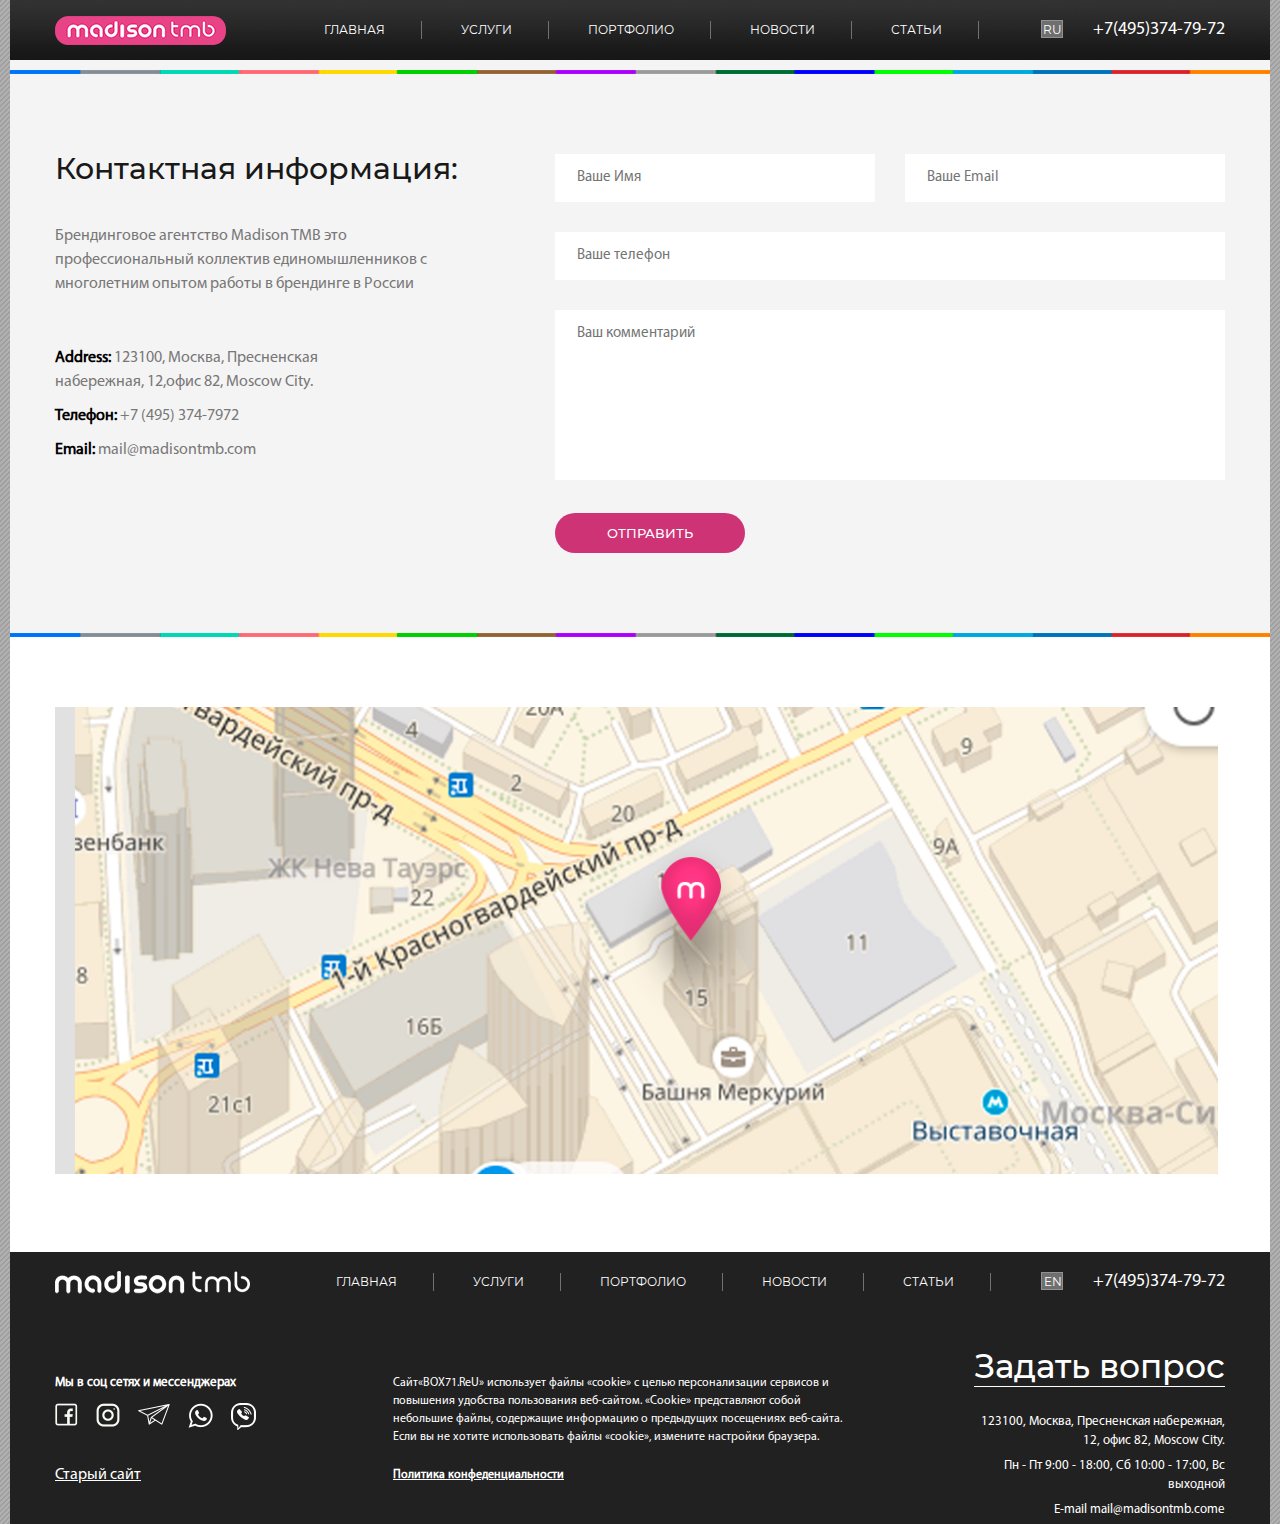
==== index.html @ 9227405d "Изменил навигацию в меню - current page" ====
<!DOCTYPE html>
<html lang="en">
<head>
	<meta charset="UTF-8">
	<title>Madison</title>
	<meta name="viewport" content="width=device-width, user-scalable=no, initial-scale=1.0, maximum-scale=1.0, minimum-scale=1.0">

	<link rel="stylesheet" href="css/slick-theme.css">
	<link rel="stylesheet" href="css/slick.css">
	<link rel="stylesheet" href="css/normalize.css">
	<link rel="stylesheet" href="css/fonts.css">
	<link rel="stylesheet" href="css/style.css">
</head>
<body>
	<header class="page-header">
		<h1 class="visually-hidden">Название страницы</h1>
		<div class="page-header__inner page-navbar">
			<a href="#" class="logo">
				<img src="img/Без-имени-1.png" alt="">
			</a>
			<nav class="page-nav">
				<h2 class="visually-hidden">Навигация по сайту</h2>
				<ul class="page-nav__list">
					<li>
						<a href="#">Главная</a>
					</li>
					<li>
						<a href="#">Услуги</a>
					</li>
					<li>
						<a href="#">Портфолио</a>
					</li>
					<li>
						<a href="#">Новости</a>
					</li>
					<li>
						<a href="#">Статьи</a>
					</li>
					<li class="current">
						<a href="#">Контакты</a>
					</li>
				</ul>
			</nav>
			<div class="page-navbar__right-side">
				<select name="lang" id="" class="page-navbar__lang lang">
					<option value="EN" class="lang__item">RU</option>
					<option value="RU" class="lang__item">EN</option>
				</select>
				<address class="phone">+7(495)374-79-72</address>
			</div>
		</div>
	</header>
	<main class="page-main">
		<section class="contact">
			<div class="bg-line"></div>
			<div class="contact__inner">
				<div class="contact-info">
					<h2 class="contact-info__headline headline">Контактная информация:</h2>
					<div class="contact-info__text">
						<p>Брендинговое агентство Madison TMB это 
						профессиональный коллектив единомышленников
						с многолетним опытом работы в брендинге в России </p>
					</div>
					<ul class="contact-info__items">
						<li class="contact-info__item">
							<span class="contact-info__name">Address:</span>
							<address class="contact-info__address">123100, Москва, Пресненская набережная, 12,офис 82, Moscow City.</address>
						</li>
						<li class="contact-info__item">
							<span class="contact-info__name">Телефон:</span>
							<address class="contact-info__address">+7 (495) 374-7972</address>
						</li>
						<li class="contact-info__item">
							<span class="contact-info__name">Email:</span>
							<address class="contact-info__address">mail@madisontmb.com</address>
						</li>						
					</ul>
				</div>
				<form action="#" class="form">
					<input class="form__input input input--size-sm" type="text" placeholder="Ваше Имя">
					<input class="form__input input input--size-sm" type="text" placeholder="Ваше Email">
					<input class="form__input input input--size-all" type="text" placeholder="Ваше телефон">
					<textarea class="form__textarea input input--size-all" name="comment" id="" cols="30" rows="10"  placeholder="Ваш комментарий"></textarea>
					<input class="btn btn--theme-send" type="submit" value="Отправить">
				</form>
			</div>
		</section>
		<div class="bg-line"></div>
		<section class="map">
			<div class="map__inner">
					<img class="google-map" src="img/map_example_2.png" alt="">
			</div>
		</section>
	</main>
	<footer class="page-footer">
		<div class="page-footer__inner">
			<div class="page-navbar">
				<a href="#" class="logo">
					<img src="img/logo_footer.png" alt="">
				</a>
				<nav class="page-nav">
					<h2 class="visually-hidden">Навигация по сайту</h2>
					<ul class="page-nav__list">
						<li>
							<a href="#">Главная</a>
						</li>
						<li>
							<a href="#">Услуги</a>
						</li>
						<li>
							<a href="#">Портфолио</a>
						</li>
						<li>
							<a href="#">Новости</a>
						</li>
						<li>
							<a href="#">Статьи</a>
						</li>
						<li class="current">
							<a href="#">Контакты</a>
						</li>
					</ul>
				</nav>
				<div class="page-navbar__right-side">
					<select name="lang" id="" class="page-navbar__lang lang">
						<option value="EN" class="lang__item">EN</option>
						<option value="RU" class="lang__item">RU</option>
					</select>
					<address class="phone">+7(495)374-79-72</address>
				</div>
			</div>
			<div class="page-footer__bottom-content">
				<div class="social">
					<h2 class="page-footer__headline">Мы в соц сетях и мессенджерах</h2>
					<ul class="social__list">
						<li class="social__item">
							<a href="#" class="social__link" aria-label="Соцсеть">
								<img class="social__icon" src="img/facebook_icon.png" alt="">
								<img class="social__icon-hover" src="img/facebook_icon_hover.png" alt="">
							</a>
						</li>
						<li class="social__item">
							<a href="#" class="social__link" aria-label="Соцсеть">
								<img class="social__icon" src="img/instagram_icon.png" alt="">
								<img class="social__icon-hover" src="img/instagram_icon_hover.png" alt="">
							</a>
						</li>
						<li class="social__item">
							<a href="#" class="social__link" aria-label="Соцсеть">
								<img class="social__icon" src="img/telegram_icon.png" alt="">
								<img class="social__icon-hover" src="img/telegram_icon_hover.png" alt="">
							</a>
						</li>
						<li class="social__item">
							<a href="#" class="social__link" aria-label="Соцсеть">
								<img class="social__icon" src="img/whatsapp_icon.png" alt="">
								<img class="social__icon-hover" src="img/whatsapp_icon_hover.png" alt="">
							</a>
						</li>
						<li class="social__item">
							<a href="#" class="social__link" aria-label="Соцсеть">
								<img class="social__icon" src="img/viber_icon.png" alt="">
								<img class="social__icon-hover" src="img/viber_icon_hover.png" alt="">
							</a>
						</li>	
						<li class="link-page">
							<a target="_blank" href="http://www.madisontmb.com/">Старый сайт</a>
						</li>						
					</ul>
				</div>
				<div class="politic">
					<p class="politic__text">
						Сайт«BOX71.RеU» использует файлы «cookie» с целью персонализации сервисов и повышения удобства пользования веб-сайтом. «Cookie» представляют собой небольшие файлы, содержащие информацию о предыдущих посещениях веб-сайта. Если вы не хотите использовать файлы «cookie», измените настройки браузера.
					</p>
					<h2><a class="politic__link" href="#">Политика конфеденциальности</a></h2>
				</div>
				<div class="address">
					<a class="address__faq" href="#">Задать вопрос</a>
					<div class="address__content">
						<address class="address__item">123100, Москва, Пресненская набережная, 12, офис 82, Moscow City.</address>
						<address class="address__item">Пн - Пт  9:00 - 18:00, Сб 10:00 - 17:00, Вс выходной</address>
						<address class="address__item">E-mail mail@madisontmb.comе</address>
					</div>
				</div>
			</div>			
		</div>
	</footer>
	<script src="scripts/jquery.min.js"></script>	
	<script src="scripts/slick.min.js"></script>	
	<script src="scripts/anime.min.js"></script>
	<script src="scripts/main.js"></script>	
	<script src="scripts/slider.js"></script>
</body>
</html>
---- css/fonts.css ----
@font-face { 
  font-family: 'Montserrat'; 
  src: url('../fonts/montserrat-regular.woff2') format('woff2'), 
       url('../fonts/montserrat-regular.woff') format('woff'); 
  font-weight: normal; 
  font-style: normal; 
  font-display: swap;
}

/* Montserrat Medium - 500 */
@font-face { 
  font-family: 'Montserrat'; 
  src: url('../fonts/montserrat-medium.woff2') format('woff2'), 
       url('../fonts/montserrat-medium.woff') format('woff'); 
  font-weight: 500; 
  font-style: normal; 
  font-display: swap;
}

/* Montserrat SemiBold - 600 */
@font-face { 
  font-family: 'Montserrat'; 
  src: url('../fonts/montserrat-medium.woff2') format('woff2'), 
       url('../fonts/montserrat-medium.woff') format('woff'); 
  font-weight: 600; 
  font-style: normal; 
  font-display: swap;
}

/* Montserrat Bold - 700 */
@font-face { 
  font-family: 'Montserrat'; 
  src: url('../fonts/montserrat-bold.woff2') format('woff2'), 
       url('../fonts/montserrat-bold.woff') format('woff'); 
  font-weight: 700; 
  font-style: normal; 
  font-display: swap;
}

/* MyriadPro Regular */
@font-face { 
  font-family: 'MyriadPro'; 
  src: url('../fonts/myriadpro-regular.woff2') format('woff2'), 
       url('../fonts/myriadpro-regular.woff') format('woff'); 
  font-weight: normal; 
  font-style: normal; 
  font-display: swap;
}
---- css/style.css ----
/*** Global Styles ***/
* {
  -webkit-box-sizing: border-box;
          box-sizing: border-box;
}
html {
  -webkit-text-size-adjust: 100%;
  -webkit-tap-highlight-color: transparent;
  -webkit-font-smoothing: antialiased;
}
body {
  padding: 0;
  margin: 0;
  font-family: "MyriadPro", "Open Sans", Arial, sans-serif;
  font-size: 16px;
  font-weight: normal;
  font-style: normal;
  color: #787878;
  line-height: 1.5;
  word-wrap: break-word;
  background: url(../img/page_bg.png);
}
section,
header,
footer,
.bg-line {
  max-width: 1260px;
  margin: 0 auto;
}
.visually-hidden {
  position: absolute;
  clip: rect(0 0 0 0);
  width: 1px;
  height: 1px;
  margin: -1px;
  overflow: hidden;
}
.headline {
  margin: 0;
  font-family: "Montserrat", Arial, sans-serif;
  font-size: 30px;
  color: #191919;
  font-weight: 500;
  line-height: 1;
}
.btn {
  font-family: "Montserrat", Arial, sans-serif;
  text-transform: uppercase;
  color: #fff;
  outline: none;
  -webkit-transition: all 400ms;
  -o-transition: all 400ms;
  transition: all 400ms;
}
.btn:hover {
  cursor: pointer;
}
.btn--theme-send {
  width: 190px;
  height: 40px;
  font-weight: 500;
  font-size: 13px;
  background-color: #cd3375;
  border: none;
  border-radius: 25px;
}
.input {
  height: 48px;
  padding-left: 22px;
  padding-right: 22px;
  padding-top: 0;
  color: #787878;
  line-height: 48px;
  font-size: 15px;
  outline: none;
  border: none;
}
.input--size-sm {
  width: 320px;
}
.input--size-all {
  width: 100%;
}
.link-page {
  display: block;
  margin-top: 25px;
}
.link-page a {
  color: #fff;
}
/* Block - page-header */
.page-header {
  position: fixed;
  left: 50%;
  -webkit-transform: translate(-50%, 0);
      -ms-transform: translate(-50%, 0);
          transform: translate(-50%, 0);
  width: 100%;
  background-image: url(../img/header_bg.png);
  background-size: cover;
  z-index: 20;
}
.page-header__inner {
  max-width: 1200px;
  padding: 0 15px;
  margin: 0 auto;
}
/* Block - page-nav */
.page-nav__list {
  padding: 0;
  font-size: 12px;
  list-style: none;
}
.page-nav__list li {
  display: inline-block;
  padding: 0 36px;
  border-right: 1px solid #717171;
}
.page-nav__list li.current {
  display: none;
}
.page-nav__list li:last-child {
  border-right: none;
}
.page-nav__list li a {
  text-transform: uppercase;
  text-decoration: none;
  color: #fff;
  -webkit-transition: all 400ms;
  -o-transition: all 400ms;
  transition: all 400ms;
}
.page-nav__list li a:hover {
  color: #2d6aed;
}
/* Block - main-nav */
.page-navbar {
  font-family: "Montserrat", Arial, sans-serif;
  min-height: 60px;
  display: -webkit-box;
  display: -ms-flexbox;
  display: flex;
  -webkit-box-pack: justify;
      -ms-flex-pack: justify;
          justify-content: space-between;
  -webkit-box-align: center;
      -ms-flex-align: center;
          align-items: center;
}
.page-navbar__lang {
  margin-right: 26px;
}
/* Block - logo */
.logo img {
  display: block;
}
/* Block - lang */
.lang {
  display: inline-block;
  height: 18px;
  padding-left: 1px;
  color: #fff;
  line-height: 18px;
  font-size: 12px;
  text-align: center;
  -webkit-appearance: none;
     -moz-appearance: none;
          appearance: none;
  outline: none;
  background-color: #6f6f6f;
  border-color: #919191;
}
.lang:hover {
  cursor: pointer;
}
/* Block - page-main */
.page-main {
  padding-top: 60px;
}
/* Block - phone */
.phone {
  display: inline-block;
  font-size: 18px;
  font-style: normal;
  color: #fff;
  font-family: "MyriadPro", "Open Sans", Arial, sans-serif;
}
/* Block - page-footer */
.page-footer {
  color: #fff;
  background-color: #222121;
}
.page-footer__inner {
  max-width: 1200px;
  padding: 0 15px;
  margin: 0 auto;
}
.page-footer__headline {
  font-size: 13px;
}
.page-footer__bottom-content {
  margin-top: 50px;
  display: -webkit-box;
  display: -ms-flexbox;
  display: flex;
  -webkit-box-pack: justify;
      -ms-flex-pack: justify;
          justify-content: space-between;
}
/* Block - social */
.social__list {
  padding: 0;
  margin-top: 10px;
  max-width: 250px;
  list-style: none;
}
.social__item {
  position: relative;
  display: inline-block;
  vertical-align: top;
  margin-right: 15px;
}
.social__icon-hover {
  position: absolute;
  left: 0;
  top: 0;
  opacity: 0;
}
.social__link:hover .social__icon {
  opacity: 0;
}
.social__link:hover .social__icon-hover {
  opacity: 1;
}
/* Block - politic */
.politic {
  max-width: 450px;
  font-size: 12px;
}
.politic__link {
  font-size: 12px;
  color: #fff;
}
/* Block - address */
.address {
  max-width: 260px;
  text-align: right;
}
.address__faq {
  position: relative;
  margin-top: -20px;
  margin-bottom: 20px;
  display: block;
  font-size: 33px;
  font-weight: 500;
  font-family: "Montserrat", Arial, sans-serif;
  color: #fff;
  text-decoration: none;
}
.address__faq:after {
  position: absolute;
  bottom: 5px;
  right: 0;
  display: block;
  content: "";
  height: 1px;
  width: 96.5%;
  background-color: #fff;
}
.address__content {
  font-size: 13px;
}
.address__item {
  margin-bottom: 5px;
  font-style: normal;
}
/* Block - content */
.content {
  padding: 75px 15px;
  text-align: center;
}
.content__text {
  margin: 20px auto;
}
.content__text--feedback {
  max-width: 220px;
  color: #191919;
}
/* Block - content */
.bg-line {
  height: 4px;
  background-image: url(../img/line_bg.jpg);
  background-size: cover;
}
/* Block - slider-arrow */
.slider-arrow {
  display: block;
  width: 24px;
  height: 24px;
  background-color: #3967b0;
  border-radius: 50%;
  border: 2px solid #fff;
  background-position-y: center;
  background-repeat: no-repeat;
  background-size: 6px;
  outline: none;
  z-index: 10;
}
.slider-arrow:hover {
  cursor: pointer;
  background-color: #ea4e85;
}
.slider-arrow--prev {
  background-image: url(../img/arrow-icon_prev.png);
  background-position-x: 44%;
}
.slider-arrow--next {
  background-image: url(../img/arrow-icon_next.png);
  background-position-x: center;
}
/*** Конец Global Styles ***/
/** Страница - Главная **/
/* Block - main-slider */
.main-slider {
  color: #fff;
  background-color: #f4f4f4;
}
.main-slider__list {
  position: relative;
  max-width: 1200px;
  padding: 5px 15px;
  margin: 0 auto;
  list-style: none;
}
.main-slider .slick-dots {
  bottom: 20px;
}
.main-slider .slick-dots li button {
  width: 11px;
  height: 11px;
  background-color: #d0d0d0;
  border-radius: 50%;
}
.main-slider .slick-dots li button:hover,
.main-slider .slick-dots li.slick-active button {
  background-color: #636363;
}
.main-slider__item {
  position: relative;
  height: 425px;
  background-image: url(../img/banner.png);
  background-size: cover;
}
.main-slider__content {
  position: absolute;
  top: 47%;
  left: 23%;
  -webkit-transform: translate(0, -50%);
      -ms-transform: translate(0, -50%);
          transform: translate(0, -50%);
  max-width: 380px;
}
.main-slider__pict {
  position: absolute;
  bottom: 20px;
  left: 16px;
}
.main-slider__headline {
  margin: 0;
  font-weight: 600;
  font-size: 41px;
}
.main-slider__text {
  margin-top: 10px;
  margin-bottom: 25px;
  font-size: 18.5px;
}
.main-slider__btn {
  padding: 12px 34px;
  font-size: 11px;
  background-color: transparent;
  border-radius: 5px;
  border: 1px solid #9d9a99;
}
.main-slider__btn:hover {
  color: #e94388;
  border-color: #e94388;
}
.main-slider__headline,
.main-slider__btn {
  font-family: "Montserrat", Arial, sans-serif;
}
.main-slider__arrow {
  position: absolute;
  top: 50%;
  -webkit-transform: translate(0, -50%);
      -ms-transform: translate(0, -50%);
          transform: translate(0, -50%);
}
.main-slider__arrow--prev {
  left: 0px;
}
.main-slider__arrow--next {
  right: 0px;
}
/* Block - about */
.about {
  background-color: #f4f4f4;
}
.about__content {
  max-width: 690px;
  margin: 0 auto;
}
.about__content .content__text {
  position: relative;
  max-height: 120px;
  overflow: hidden;
  -webkit-transition: all 600ms;
  -o-transition: all 600ms;
  transition: all 600ms;
}
.about__content .content__text--expanded {
  max-height: 2000px;
}
.about__content .content__text:hover {
  cursor: pointer;
}
.about__content .content__text:hover:after {
  -webkit-transform: scaleX(0);
  -ms-transform: scaleX(0);
      transform: scaleX(0);
}
.about__content .content__text:after {
  position: absolute;
  bottom: 0;
  right: 0;
  display: block;
  content: "";
  width: 65%;
  height: 24px;
  background-image: -webkit-gradient(linear, left top, right top, from(rgba(255, 255, 255, 0)), color-stop(80%, #f4f4f4), to(#f4f4f4));
  background-image: -webkit-linear-gradient(left, rgba(255, 255, 255, 0), #f4f4f4 80%, #f4f4f4);
  background-image: -o-linear-gradient(left, rgba(255, 255, 255, 0), #f4f4f4 80%, #f4f4f4);
  background-image: linear-gradient(90deg, rgba(255, 255, 255, 0), #f4f4f4 80%, #f4f4f4);
  -webkit-transform-origin: right;
  -webkit-transition: all 400ms;
  -o-transition: all 400ms;
  transition: all 400ms;
}
/* Block - features */
.features {
  background-color: #d7d7d7;
}
.features__list {
  max-width: 1200px;
  padding: 96px 15px;
  margin: 0 auto;
  display: -webkit-box;
  display: -ms-flexbox;
  display: flex;
  -webkit-box-pack: justify;
      -ms-flex-pack: justify;
          justify-content: space-between;
  font-family: "Montserrat", Arial, sans-serif;
  color: #191919;
  list-style: none;
}
.features__text {
  display: inline-block;
  margin-left: 25px;
}
.features__num {
  font-weight: 700;
  font-size: 18px;
}
.features__name {
  font-weight: 500;
  font-size: 12px;
  text-transform: uppercase;
}
.features__num,
.features__name {
  margin: 0;
}
/* Block - projects */
.projects {
  text-align: center;
  background-color: #d7d7d7;
}
.projects__list {
  max-width: 1200px;
  padding: 0 15px;
  margin: 0 auto;
  display: -webkit-box;
  display: -ms-flexbox;
  display: flex;
  -ms-flex-wrap: wrap;
      flex-wrap: wrap;
  list-style: none;
}
.projects__item {
  position: relative;
  width: 25%;
  height: 255px;
  overflow: hidden;
  -webkit-transition: -webkit-transform 1s ease;
  transition: -webkit-transform 1s ease;
  -o-transition: transform 1s ease;
  transition: transform 1s ease;
  transition: transform 1s ease, -webkit-transform 1s ease;
}
.projects__item:hover .projects__overlay {
  opacity: 1;
}
.projects__overlay {
  position: absolute;
  top: 0;
  left: 0;
  width: 100%;
  height: 100%;
  background-color: rgba(255, 255, 255, 0.3);
  opacity: 0;
  -webkit-transition: all 400ms;
  -o-transition: all 400ms;
  transition: all 400ms;
}
.projects__overlay:after {
  position: absolute;
  left: 50%;
  top: 50%;
  -webkit-transform: translate(-50%, -50%);
      -ms-transform: translate(-50%, -50%);
          transform: translate(-50%, -50%);
  width: 40px;
  height: 25px;
  display: block;
  content: "";
  background-image: url(../img/eye_icon.png);
  background-repeat: no-repeat;
  background-size: cover;
}
.projects__item--out-of-range-before:nth-child(4n) {
  -webkit-transform: translate3d(0, -10px, 0);
          transform: translate3d(0, -10px, 0);
}
.projects__item--out-of-range-before:nth-child(4n - 1) {
  -webkit-transform: translate3d(0, -15px, 0);
          transform: translate3d(0, -15px, 0);
}
.projects__item--out-of-range-before:nth-child(4n - 2) {
  -webkit-transform: translate3d(0, -20px, 0);
          transform: translate3d(0, -20px, 0);
}
.projects__item--out-of-range-before:nth-child(4n - 3) {
  -webkit-transform: translate3d(0, -25px, 0);
          transform: translate3d(0, -25px, 0);
}
.projects__item--out-of-range-after:nth-child(4n) {
  -webkit-transform: translate3d(0, 15px, 0);
          transform: translate3d(0, 15px, 0);
}
.projects__item--out-of-range-after:nth-child(4n - 1) {
  -webkit-transform: translate3d(0, 20px, 0);
          transform: translate3d(0, 20px, 0);
}
.projects__item--out-of-range-after:nth-child(4n - 2) {
  -webkit-transform: translate3d(0, 25px, 0);
          transform: translate3d(0, 25px, 0);
}
.projects__item--out-of-range-after:nth-child(4n - 3) {
  -webkit-transform: translate3d(0, 30px, 0);
          transform: translate3d(0, 30px, 0);
}
.projects__work {
  display: block;
  height: 100%;
}
.projects__pict {
  width: 100%;
  min-height: 100%;
  -webkit-transition: all 400ms;
  -o-transition: all 400ms;
  transition: all 400ms;
}
.projects__work:hover .projects__pict {
  -webkit-transform: scale(1.1);
      -ms-transform: scale(1.1);
          transform: scale(1.1);
}
.projects__more {
  margin-top: 30px;
  font-family: "Montserrat", Arial, sans-serif;
  font-size: 20px;
  text-transform: uppercase;
  font-weight: 600;
  outline: none;
  border: none;
  background-color: transparent;
}
.projects__more:hover {
  cursor: pointer;
}
/* Block - for */
.for {
  padding-bottom: 35px;
  background-color: #d7d7d7;
}
.for__content {
  padding-bottom: 45px;
}
.for__cat {
  max-width: 985px;
  margin: 0 auto;
}
/* Block - location */
.location {
  background-color: #f4f4f4;
}
.location__inner {
  max-width: 1200px;
  margin: 0 auto;
  padding-left: 15px;
  padding-right: 15px;
  padding-bottom: 90px;
}
.location__content {
  max-width: 380px;
  margin: 0 auto;
  padding-top: 55px;
  padding-bottom: 35px;
}
.location__map {
  height: 570px;
  background: url(../img/map_example.jpg);
  background-size: cover;
}
/* Block - feedback */
.feedback {
  background-color: #d7d7d7;
}
.feedback__inner {
  max-width: 675px;
  padding-right: auto;
  padding-left: auto;
  padding-bottom: 105px;
  margin: 0 auto;
}
.feedback__content {
  padding-top: 90px;
  padding-bottom: 20px;
}
/* Block - form */
.form {
  display: -webkit-box;
  display: -ms-flexbox;
  display: flex;
  -ms-flex-wrap: wrap;
      flex-wrap: wrap;
  -webkit-box-pack: justify;
      -ms-flex-pack: justify;
          justify-content: space-between;
}
.form__input {
  margin-bottom: 30px;
}
.form__textarea {
  margin-bottom: 33px;
}
.form__textarea {
  height: 170px;
  resize: none;
  -webkit-appearance: none;
     -moz-appearance: none;
          appearance: none;
}
.form__submit {
  margin: 0 auto;
}
/* Страница - Портфолио */
/* Block - works */
.works {
  -ms-flex-wrap: wrap;
      flex-wrap: wrap;
  -webkit-box-pack: justify;
      -ms-flex-pack: justify;
          justify-content: space-between;
  margin: 30px 0;
  display: -webkit-box;
  display: -ms-flexbox;
  display: flex;
  padding: 0;
  list-style: none;
}
.works__item {
  position: relative;
  display: -webkit-box;
  display: -ms-flexbox;
  display: flex;
  -webkit-box-orient: vertical;
  -webkit-box-direction: normal;
      -ms-flex-direction: column;
          flex-direction: column;
  width: 270px;
  min-height: 400px;
  padding: 4px;
  margin-bottom: 30px;
  background-color: #fff;
  -webkit-transition: all 200ms;
  -o-transition: all 200ms;
  transition: all 200ms;
}
.works__item:hover {
  cursor: pointer;
  -webkit-box-shadow: 0px 1px 12.61px 0.39px rgba(0, 0, 0, 0.2);
          box-shadow: 0px 1px 12.61px 0.39px rgba(0, 0, 0, 0.2);
}
.works__item:hover .works__pict img {
  -webkit-transform: scale(1.1) translate(-50%, -50%);
      -ms-transform: scale(1.1) translate(-50%, -50%);
          transform: scale(1.1) translate(-50%, -50%);
}
.works__item:hover .works__text-overlay {
  opacity: 0;
}
.works__text-overlay {
  position: absolute;
  bottom: 0;
  left: 0;
  width: 100%;
  height: 95px;
  background: -webkit-gradient(linear, left bottom, left top, from(#ffffff), color-stop(50%, rgba(255, 255, 255, 0.9)), to(rgba(255, 255, 255, 0)));
  background: -webkit-linear-gradient(bottom, #ffffff 0%, rgba(255, 255, 255, 0.9) 50%, rgba(255, 255, 255, 0) 100%);
  background: -o-linear-gradient(bottom, #ffffff 0%, rgba(255, 255, 255, 0.9) 50%, rgba(255, 255, 255, 0) 100%);
  background: linear-gradient(to top, #ffffff 0%, rgba(255, 255, 255, 0.9) 50%, rgba(255, 255, 255, 0) 100%);
  -webkit-transition: all 300ms;
  -o-transition: all 300ms;
  transition: all 300ms;
}
.works__pict {
  position: relative;
  height: 260px;
  overflow: hidden;
}
.works__pict img {
  position: absolute;
  top: 50%;
  left: 50%;
  -webkit-transform: translate(-50%, -50%);
      -ms-transform: translate(-50%, -50%);
          transform: translate(-50%, -50%);
  height: 100%;
  min-height: 270px;
  -webkit-transition: all 400ms;
  -o-transition: all 400ms;
  transition: all 400ms;
}
.works__item-content {
  padding: 0 17px;
  padding-bottom: 20px;
}
.works__headline {
  font-family: "Montserrat", Arial, sans-serif;
  font-size: 18px;
  font-weight: 500;
  color: #121212;
}
/* Block - tabs */
.tabs {
  padding-top: 10px;
  margin: 0 auto;
  max-width: 1260px;
  background-color: #F6F4F4;
}
.tabs__inner {
  position: relative;
  padding-bottom: 150px;
  margin: 0 auto;
  padding-top: 20px;
  max-width: 1170px;
}
.tabs__content {
  display: none;
}
.tabs__content--active {
  display: -webkit-box;
  display: -ms-flexbox;
  display: flex;
}
/* Block - category */
.category__inner {
  padding: 10px 0;
}
.category__content {
  padding: 0;
  list-style: none;
}
.category__items {
  height: 160px;
  display: -webkit-box;
  display: -ms-flexbox;
  display: flex;
  -webkit-box-pack: justify;
      -ms-flex-pack: justify;
          justify-content: space-between;
  padding-top: 20px;
  padding-left: 0;
  -webkit-transform: translate(0, 0);
      -ms-transform: translate(0, 0);
          transform: translate(0, 0);
  list-style: none;
}
.category__item {
  width: 230px;
  -ms-flex-negative: 0;
      flex-shrink: 0;
  text-align: center;
  -webkit-transition: all 400ms;
  -o-transition: all 400ms;
  transition: all 400ms;
}
.category__item--size-percent {
  width: 20%;
}
.category__item:hover {
  color: #e83a85;
  cursor: pointer;
  -webkit-transform: scale(1.3);
      -ms-transform: scale(1.3);
          transform: scale(1.3);
}
.category__item:hover .category__link {
  color: #e83a85;
}
.category__item:hover .category__icon-hover {
  opacity: 1;
}
.category__item--active {
  color: #e83a85;
  cursor: pointer;
}
.category__item--active .category__icon-hover {
  opacity: 1;
}
.category__link {
  display: block;
  text-decoration: none;
  color: #787878;
  -webkit-transition: all 400ms;
  -o-transition: all 400ms;
  transition: all 400ms;
}
.category__icon {
  position: relative;
  max-width: 60px;
  height: 72px;
  margin: 0 auto;
}
.category__icon img {
  position: absolute;
  top: 50%;
  left: 0;
  -webkit-transform: translate(0, -50%);
      -ms-transform: translate(0, -50%);
          transform: translate(0, -50%);
  width: 100%;
}
.category__icon-hover {
  opacity: 0;
  -webkit-transition: opacity 400ms;
  -o-transition: opacity 400ms;
  transition: opacity 400ms;
}
.js-slider.category .category__inner {
  overflow: hidden;
}
.js-slider.category .category__items {
  -webkit-box-pack: start;
      -ms-flex-pack: start;
          justify-content: flex-start;
}
.js-tabs.category {
  background-color: #fff;
}
/** Страница - публикации **/
/* Block - posts */
.posts {
  padding-top: 10px;
  background-color: #F6F4F4;
}
.posts__inner {
  padding-bottom: 50px;
}
.posts__items {
  display: -webkit-box;
  display: -ms-flexbox;
  display: flex;
  -ms-flex-wrap: wrap;
      flex-wrap: wrap;
  max-width: 1170px;
  margin: 20px auto;
  background-color: #fff;
}
.posts__item {
  position: relative;
  width: 33.333333333333333333%;
  padding: 23px 15px 23px 23px;
  border-right: 1px solid #cfcfcf;
  border-bottom: 1px solid #cfcfcf;
  border-left: 1px solid #cfcfcf;
}
.posts__item:nth-child(3n) {
  border-right: none;
}
.posts__item:nth-child(1n) {
  border-left: none;
}
.posts__item:nth-child(7),
.posts__item:nth-child(8),
.posts__item:nth-child(9) {
  border-bottom-color: transparent;
}
.posts__pre-headline {
  position: absolute;
  top: 13px;
  font-size: 13px;
  color: #808080;
}
.posts__headline {
  margin-bottom: 10px;
  min-height: 50px;
  padding-top: 10px;
  font-size: 16px;
  color: #000;
}
.posts__intro {
  display: block;
  max-height: 200px;
  font-size: 13px;
  text-decoration: none;
  color: #808080;
  line-height: 1.5;
  text-align: justify;
  overflow-y: hidden;
}
.posts__intro:hover,
a.page-numbers:hover {
  color: #555555;
  text-decoration: underline;
}
.navigation {
  display: block;
  margin-top: 30px;
}
.page-numbers {
  position: relative;
  width: 18px;
  display: inline-block;
  color: #787878;
  text-decoration: none;
}
.page-numbers.current:after,
.page-numbers.current:before {
  position: absolute;
  top: -0.8px;
}
.page-numbers.current:after {
  content: "]";
}
.page-numbers.current:before {
  left: -5px;
  content: "[";
}
.page-numbers.next {
  margin-left: -5px;
  width: 18px;
  height: 16px;
  background-image: url(../img/next-page_icon.jpg);
  background-size: cover;
}
.nav-links {
  width: 100px;
  margin: 0 auto;
}
/** Страница - Проект **/
.project {
  position: relative;
  background-color: #fff;
}
.project__inner {
  max-width: 1200px;
  padding: 10px 15px;
  margin: 0 auto;
}
.project__photo {
  height: 525px;
}
.project__arrow {
  position: absolute;
  top: 260px;
}
.project__arrow.slider-arrow--next {
  right: -16px;
}
.project__arrow.slider-arrow--prev {
  left: -16px;
}
.project__content {
  margin-top: 50px;
  text-align: center;
}
.project__content:nth-child(2),
.project__content:nth-child(3) {
  max-width: 700px;
  text-align: left;
}
.project__text {
  margin-top: 10px;
  font-size: 14px;
}
.project__headline {
  margin: 0;
  color: #191919;
  font-weight: 500;
  font-size: 18px;
  font-family: "Montserrat", Arial, sans-serif;
}
.project__poster {
  margin-top: 70px;
  padding-bottom: 135px;
  text-align: center;
  /* 
	   Убрать отступы между inline-block
	   элементами, чтобы картинки по 50% вместились
	   в один ряд letter-spacing
	*/
  letter-spacing: -0.3em;
}
.project__poster-text {
  max-width: 320px;
  margin: 0 auto;
  line-height: 1;
  color: #191919;
  font-weight: 600;
  font-size: 14px;
  letter-spacing: normal;
}
.project__poster-photo {
  display: inline-block;
  vertical-align: top;
  margin-top: 20px;
  width: 50%;
  max-height: 700px;
  height: auto;
}
/* Block - similar */
.similar {
  background-color: #e8e8e8;
}
.similar__inner {
  max-width: 1200px;
  margin: 0 auto;
  padding: 30px 15px;
}
.similar__header {
  padding: 50px;
  background-color: #fff;
}
.similar__icon,
.similar__headline {
  display: inline-block;
  vertical-align: middle;
}
.similar__icon {
  margin-right: 90px;
}
.similar__headline {
  font-weight: 600;
}
/** Страница - Контакты **/
/* Block - contact */
.contact {
  padding-top: 10px;
  background-color: #f5f4f4;
}
.contact__inner {
  max-width: 1200px;
  margin: 0 auto;
  padding: 80px 15px;
  display: -webkit-box;
  display: -ms-flexbox;
  display: flex;
}
/* Block - contact-info */
.contact-info {
  width: 500px;
  -ms-flex-negative: 0;
      flex-shrink: 0;
}
.contact-info__text {
  max-width: 390px;
  margin-top: 40px;
  margin-bottom: 50px;
}
.contact-info__items {
  padding: 0;
  max-width: 280px;
  list-style: none;
}
.contact-info__item {
  margin-bottom: 10px;
}
.contact-info__name {
  color: #000;
  font-weight: 900;
}
.contact-info__address {
  display: inline;
  font-style: normal;
}
/* Block - map */
.map {
  background-color: #fff;
}
.map__inner {
  max-width: 1200px;
  padding: 70px 15px;
  margin: 0 auto;
}
/* Block - google-map */
.google-map {
  height: 467px;
}
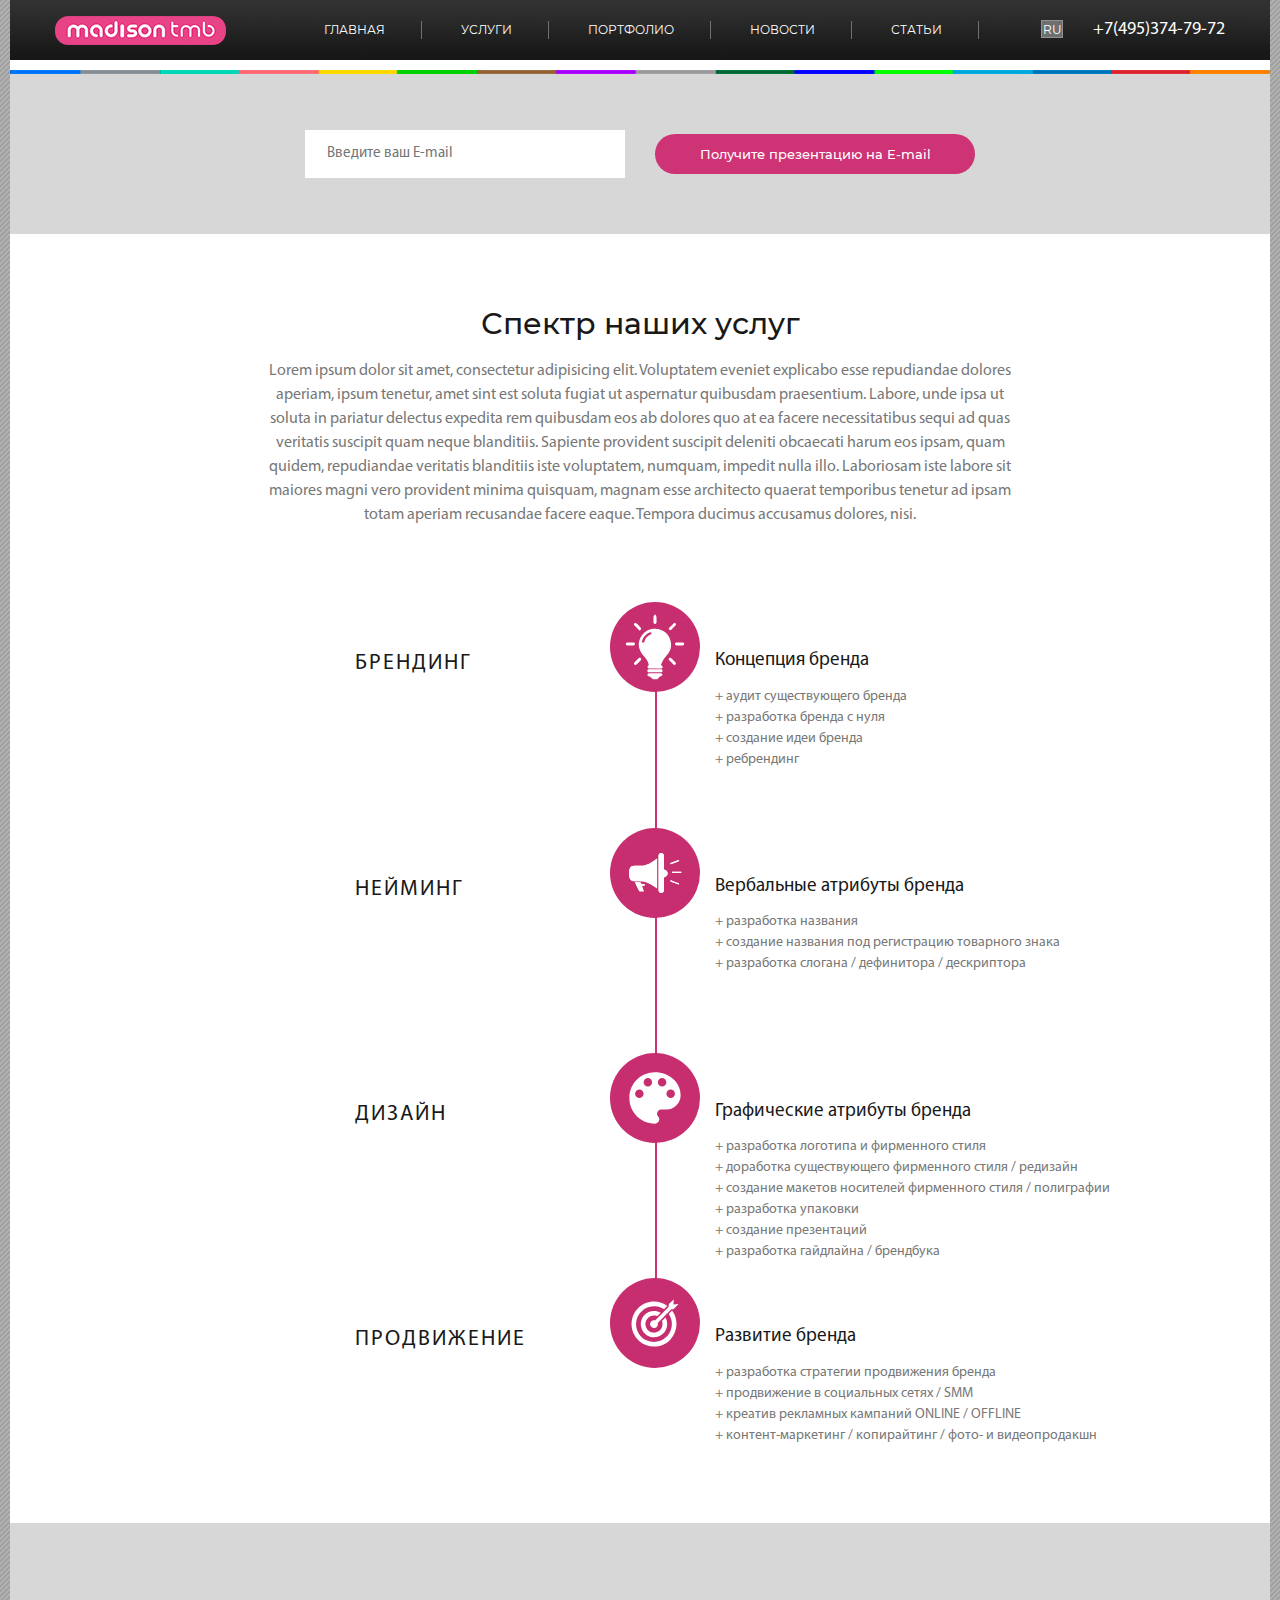
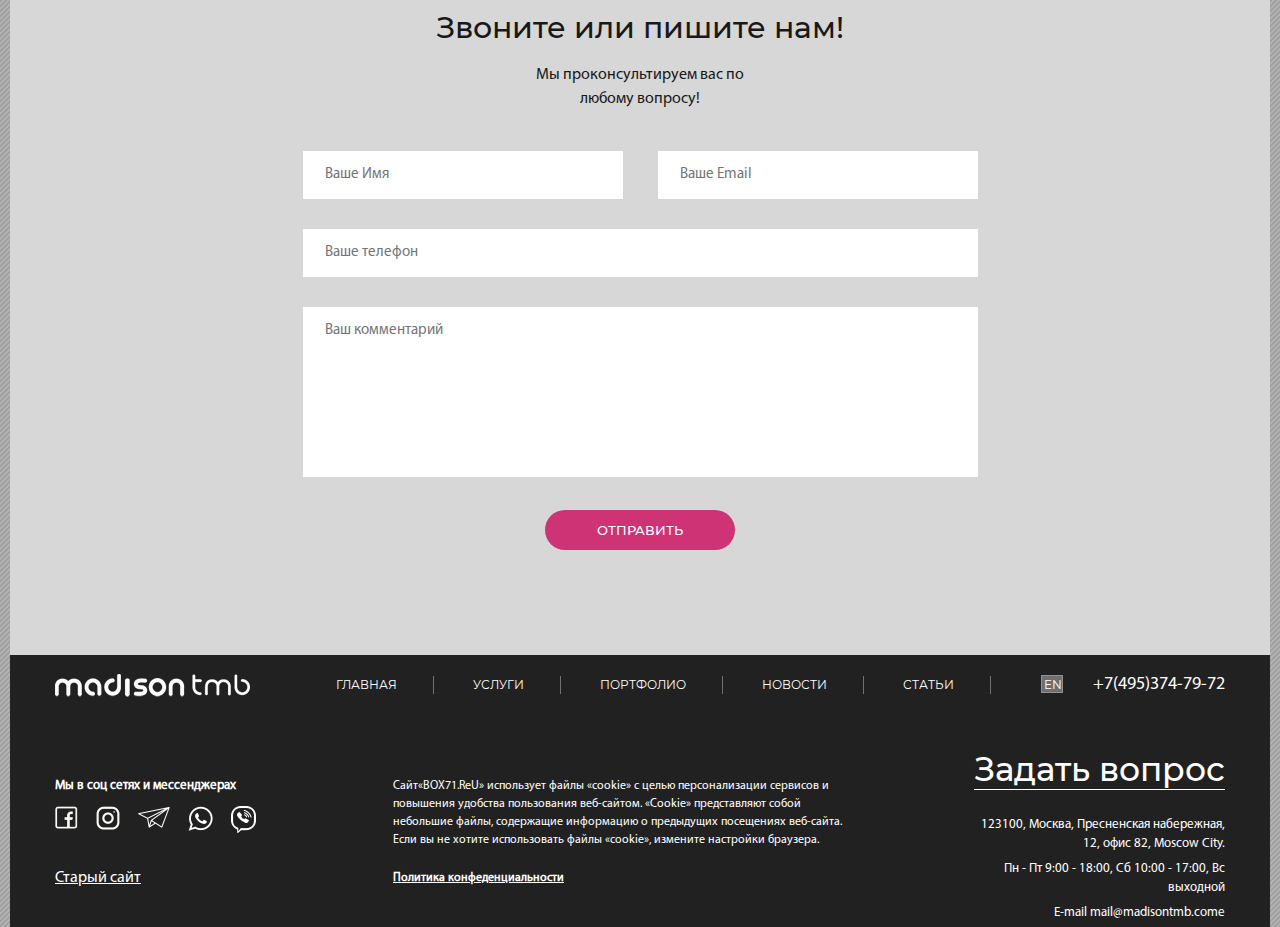
==== commit 5378258b: "Добавил возможность добавлять иконки для Услуг" ====
--- a/index.html
+++ b/index.html
@@ -51,44 +51,93 @@
 		</div>
 	</header>
 	<main class="page-main">
-		<section class="contact">
-			<div class="bg-line"></div>
-			<div class="contact__inner">
-				<div class="contact-info">
-					<h2 class="contact-info__headline headline">Контактная информация:</h2>
-					<div class="contact-info__text">
-						<p>Брендинговое агентство Madison TMB это 
-						профессиональный коллектив единомышленников
-						с многолетним опытом работы в брендинге в России </p>
+		<section class="services">
+			<div class="present">
+				<div class="bg-line"></div>
+				<div class="present__inner">
+					<form action="#" class="present__form">
+						<input class="input input--size-sm" type="text" placeholder="Введите ваш E-mail">
+						<input class="btn btn--theme-send present__btn" type="submit" value="Получите презентацию на E-mail">
+					</form>
+				</div>
+			</div>	
+			<div class="services__inner">
+				<div class="services__content content">
+					<h2 class="headline">Спектр наших услуг</h2>
+					<div class="content__text">Lorem ipsum dolor sit amet, consectetur adipisicing elit. Voluptatem eveniet explicabo esse repudiandae dolores aperiam, ipsum tenetur, amet sint est soluta fugiat ut aspernatur quibusdam praesentium. Labore, unde ipsa ut soluta in pariatur delectus expedita rem quibusdam eos ab dolores quo at ea facere necessitatibus sequi ad quas veritatis suscipit quam neque blanditiis. Sapiente provident suscipit deleniti obcaecati harum eos ipsam, quam quidem, repudiandae veritatis blanditiis iste voluptatem, numquam, impedit nulla illo. Laboriosam iste labore sit maiores magni vero provident minima quisquam, magnam esse architecto quaerat temporibus tenetur ad ipsam totam aperiam recusandae facere eaque. Tempora ducimus accusamus dolores, nisi.</div>
+				</div>
+				<ul class="services__list">
+					<li class="services__item">
+						<h3 class="services__headline">Брендинг</h3>	
+						<div class="services__icon">
+							<img src="img/lamp_icon.svg" width="90" height="90">
+						</div>
+						<h4 class="services__descr-headline">Концепция бренда</h4>
+						<ul class="services__item-list">
+							<li>+ аудит существующего бренда</li>
+							<li>+ разработка бренда с нуля</li>
+							<li>+ создание идеи бренда</li>
+							<li>+ ребрендинг​</li>
+						</ul>
+					</li>
+					<li class="services__item">
+						<h3 class="services__headline">Нейминг</h3>
+						<div class="services__icon">
+							<img src="img/speaker_icon.svg" width="90" height="90">
+						</div>
+						<h4 class="services__descr-headline">Вербальные атрибуты бренда</h4>
+						<ul class="services__item-list">
+							<li>+ разработка названия</li>
+							<li>+ ​создание названия под регистрацию товарного знака​</li>
+							<li>+ разработка​ слогана / дефинитора / дескриптора​</li>
+						</ul>
+					</li>
+					<li class="services__item">
+						<h3 class="services__headline">Дизайн</h3>
+						<div class="services__icon">
+							<img src="img/palette_icon.svg" width="90" height="90">
+						</div>
+						<h4 class="services__descr-headline">Графические атрибуты бренда</h4>
+						<ul class="services__item-list">
+							<li>+ разработка логотипа и фирменного стиля</li>
+							<li>+ доработка существующего фирменного стиля / редизайн</li>
+							<li>+ создание макетов носителей фирменного стиля / полиграфии</li>
+							<li>+ разработка упаковки</li>
+							<li>+ создание презентаций </li>
+							<li>+ разработка гайдлайна / брендбука</li>
+						</ul>
+					</li>
+					<li class="services__item">
+						<h3 class="services__headline">Продвижение</h3>
+						<div class="services__icon">
+							<img src="img/target_icon.svg" width="90" height="90">
+						</div>
+						<h4 class="services__descr-headline">Развитие бренда</h4>
+						<ul class="services__item-list">
+							<li>+ разработка стратегии продвижения бренда​​</li>
+							<li>+ ​​продвижение в социальных сетях / SMM</li>
+							<li>+ ​​креатив рекламных кампаний ONLINE / OFFLINE  </li>
+							<li>+ контент-маркетинг / копирайтинг / фото- и видеопродакшн</li>
+						</ul>
+					</li>
+				</ul>
+			</div>		
+		</section>
+		<section class="feedback">
+			<div class="feedback__inner">
+				<div class="feedback__content content">
+					<h2 class="headline">Звоните или пишите нам!</h2>
+					<div class="content__text content__text--feedback">
+						Мы проконсультируем вас по любому вопросу!
 					</div>
-					<ul class="contact-info__items">
-						<li class="contact-info__item">
-							<span class="contact-info__name">Address:</span>
-							<address class="contact-info__address">123100, Москва, Пресненская набережная, 12,офис 82, Moscow City.</address>
-						</li>
-						<li class="contact-info__item">
-							<span class="contact-info__name">Телефон:</span>
-							<address class="contact-info__address">+7 (495) 374-7972</address>
-						</li>
-						<li class="contact-info__item">
-							<span class="contact-info__name">Email:</span>
-							<address class="contact-info__address">mail@madisontmb.com</address>
-						</li>						
-					</ul>
 				</div>
 				<form action="#" class="form">
 					<input class="form__input input input--size-sm" type="text" placeholder="Ваше Имя">
 					<input class="form__input input input--size-sm" type="text" placeholder="Ваше Email">
 					<input class="form__input input input--size-all" type="text" placeholder="Ваше телефон">
 					<textarea class="form__textarea input input--size-all" name="comment" id="" cols="30" rows="10"  placeholder="Ваш комментарий"></textarea>
-					<input class="btn btn--theme-send" type="submit" value="Отправить">
+					<input class="form__submit btn btn--theme-send btn--size-md" type="submit" value="Отправить">
 				</form>
-			</div>
-		</section>
-		<div class="bg-line"></div>
-		<section class="map">
-			<div class="map__inner">
-					<img class="google-map" src="img/map_example_2.png" alt="">
 			</div>
 		</section>
 	</main>
--- a/css/style.css
+++ b/css/style.css
@@ -55,8 +55,10 @@
 .btn:hover {
   cursor: pointer;
 }
+.btn--size-md {
+  width: 190px;
+}
 .btn--theme-send {
-  width: 190px;
   height: 40px;
   font-weight: 500;
   font-size: 13px;
@@ -1130,3 +1132,118 @@
 .google-map {
   height: 467px;
 }
+/** Страница - Услуги **/
+/* Block - present */
+.present {
+  background-color: #D7D7D7;
+}
+.present__inner {
+  max-width: 700px;
+  padding: 0 15px;
+  margin: 0 auto;
+  display: -webkit-box;
+  display: -ms-flexbox;
+  display: flex;
+  -webkit-box-align: center;
+      -ms-flex-align: center;
+          align-items: center;
+  height: 160px;
+}
+.present__form {
+  width: 100%;
+  display: -webkit-box;
+  display: -ms-flexbox;
+  display: flex;
+  -webkit-box-pack: justify;
+      -ms-flex-pack: justify;
+          justify-content: space-between;
+  -webkit-box-align: center;
+      -ms-flex-align: center;
+          align-items: center;
+}
+.present__btn {
+  width: 320px;
+  text-transform: none;
+}
+/* Block - services */
+.services {
+  padding-top: 10px;
+  background-color: #fff;
+}
+.services__inner {
+  padding: 0 15px;
+  margin: 0 auto;
+}
+.services__content {
+  max-width: 780px;
+  margin: 0 auto;
+}
+.services__list {
+  max-width: 600px;
+  margin-left: auto;
+  margin-bottom: 0;
+  padding: 0;
+  list-style: none;
+}
+.services__item {
+  position: relative;
+  padding-left: 60px;
+  min-height: 200px;
+}
+.services__icon {
+  position: absolute;
+  top: 0;
+  left: 0;
+  -webkit-transform: translate(-50%, -50%);
+      -ms-transform: translate(-50%, -50%);
+          transform: translate(-50%, -50%);
+  width: 90px;
+  height: 90px;
+  display: block;
+  border-radius: 50%;
+  background-color: #C72E70;
+}
+.services__icon img {
+  position: absolute;
+  top: 50%;
+  left: 50%;
+  -webkit-transform: translate(-50%, -50%);
+      -ms-transform: translate(-50%, -50%);
+          transform: translate(-50%, -50%);
+  max-width: 80px;
+}
+.services__item:before {
+  position: absolute;
+  left: 0;
+  top: 0;
+  height: 100%;
+  width: 2px;
+  content: "";
+  display: block;
+  background-color: #cd3375;
+}
+.services__headline {
+  position: absolute;
+  top: 0;
+  left: -300px;
+  margin: 0;
+  font-size: 22px;
+  text-transform: uppercase;
+  color: #191919;
+  font-weight: 500;
+  letter-spacing: 2px;
+}
+.services__descr-headline {
+  margin-bottom: 10px;
+  font-size: 19px;
+  color: #191919;
+  font-weight: 500;
+}
+.services__item-list {
+  padding: 0;
+  font-size: 14px;
+  list-style: none;
+}
+.services__item:last-child:before {
+  display: none;
+}
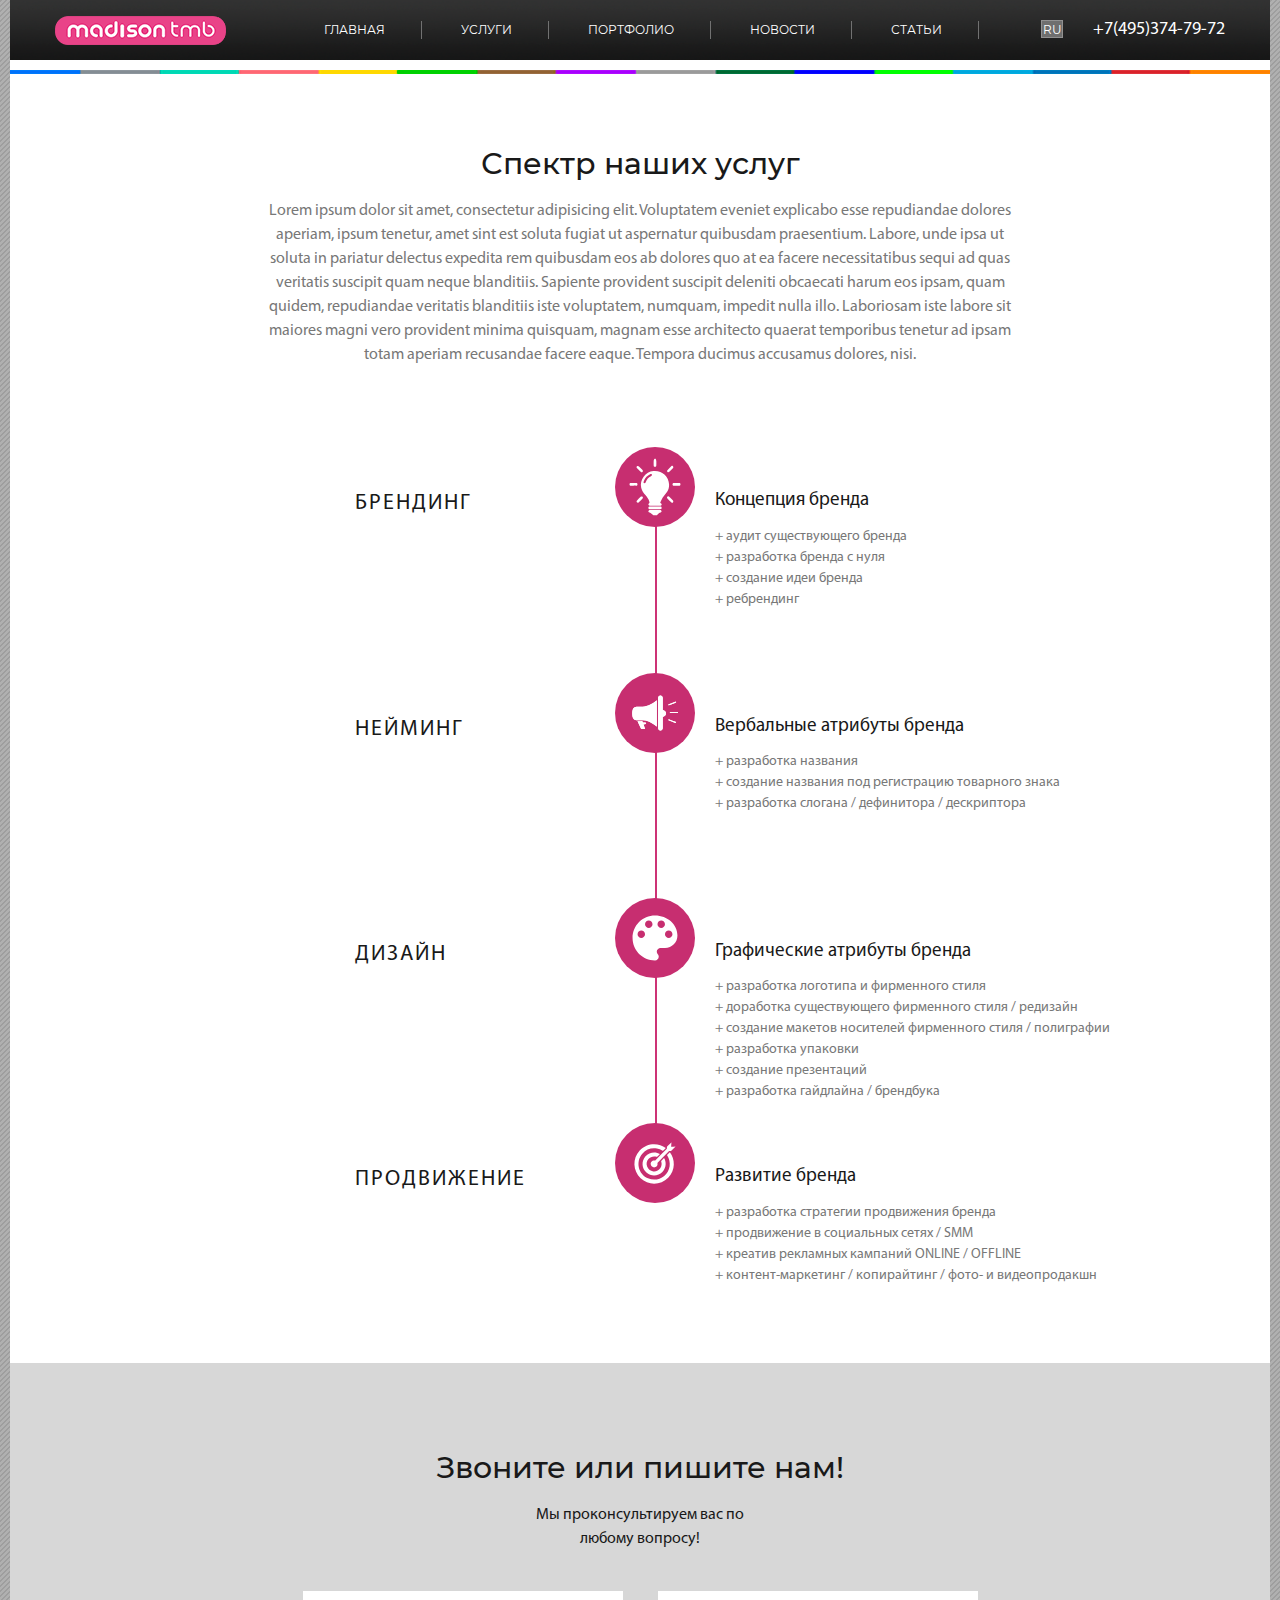
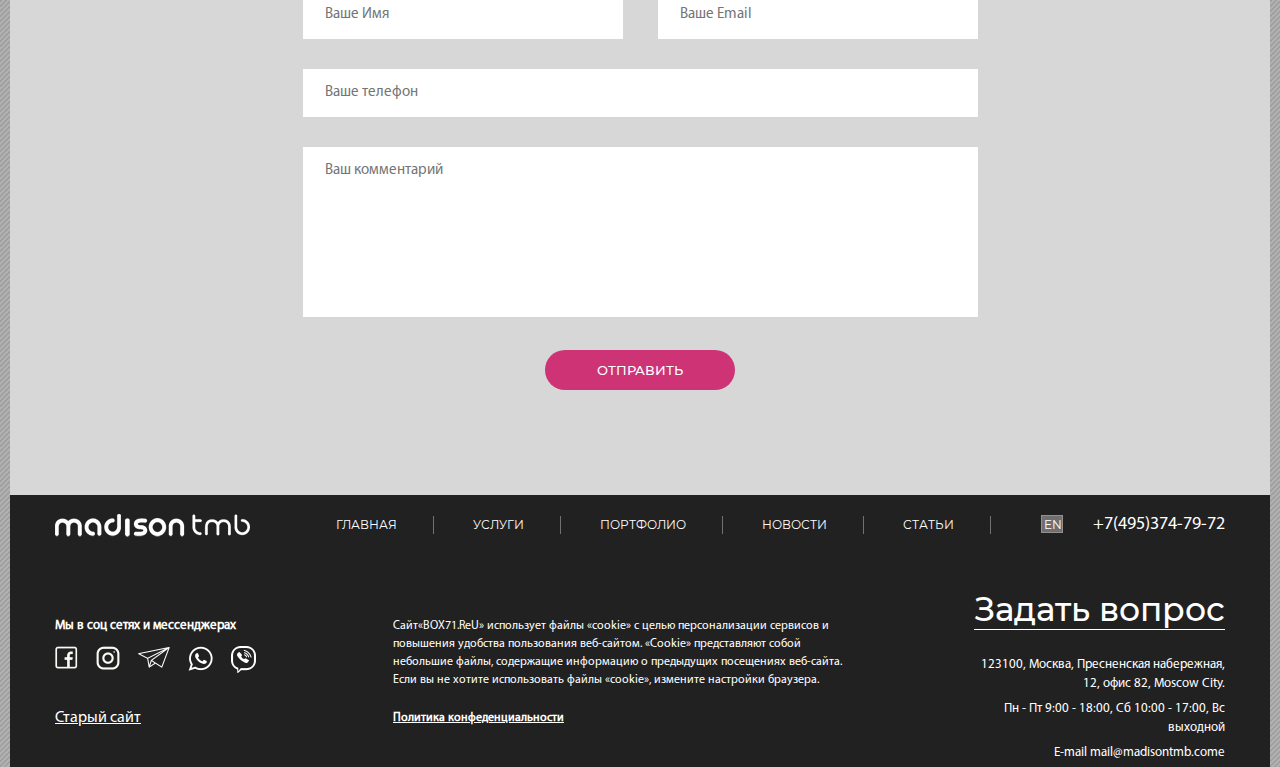
==== commit 39a9bc6e: "Временно убрал блок 'Получить презентацию по email'" ====
--- a/index.html
+++ b/index.html
@@ -52,15 +52,15 @@
 	</header>
 	<main class="page-main">
 		<section class="services">
-			<div class="present">
-				<div class="bg-line"></div>
+			<div class="bg-line"></div>
+			<!-- <div class="present">
 				<div class="present__inner">
 					<form action="#" class="present__form">
 						<input class="input input--size-sm" type="text" placeholder="Введите ваш E-mail">
 						<input class="btn btn--theme-send present__btn" type="submit" value="Получите презентацию на E-mail">
 					</form>
 				</div>
-			</div>	
+			</div>	 -->
 			<div class="services__inner">
 				<div class="services__content content">
 					<h2 class="headline">Спектр наших услуг</h2>
--- a/css/style.css
+++ b/css/style.css
@@ -1197,8 +1197,8 @@
   -webkit-transform: translate(-50%, -50%);
       -ms-transform: translate(-50%, -50%);
           transform: translate(-50%, -50%);
-  width: 90px;
-  height: 90px;
+  width: 80px;
+  height: 80px;
   display: block;
   border-radius: 50%;
   background-color: #C72E70;
@@ -1210,7 +1210,7 @@
   -webkit-transform: translate(-50%, -50%);
       -ms-transform: translate(-50%, -50%);
           transform: translate(-50%, -50%);
-  max-width: 80px;
+  max-width: 70px;
 }
 .services__item:before {
   position: absolute;
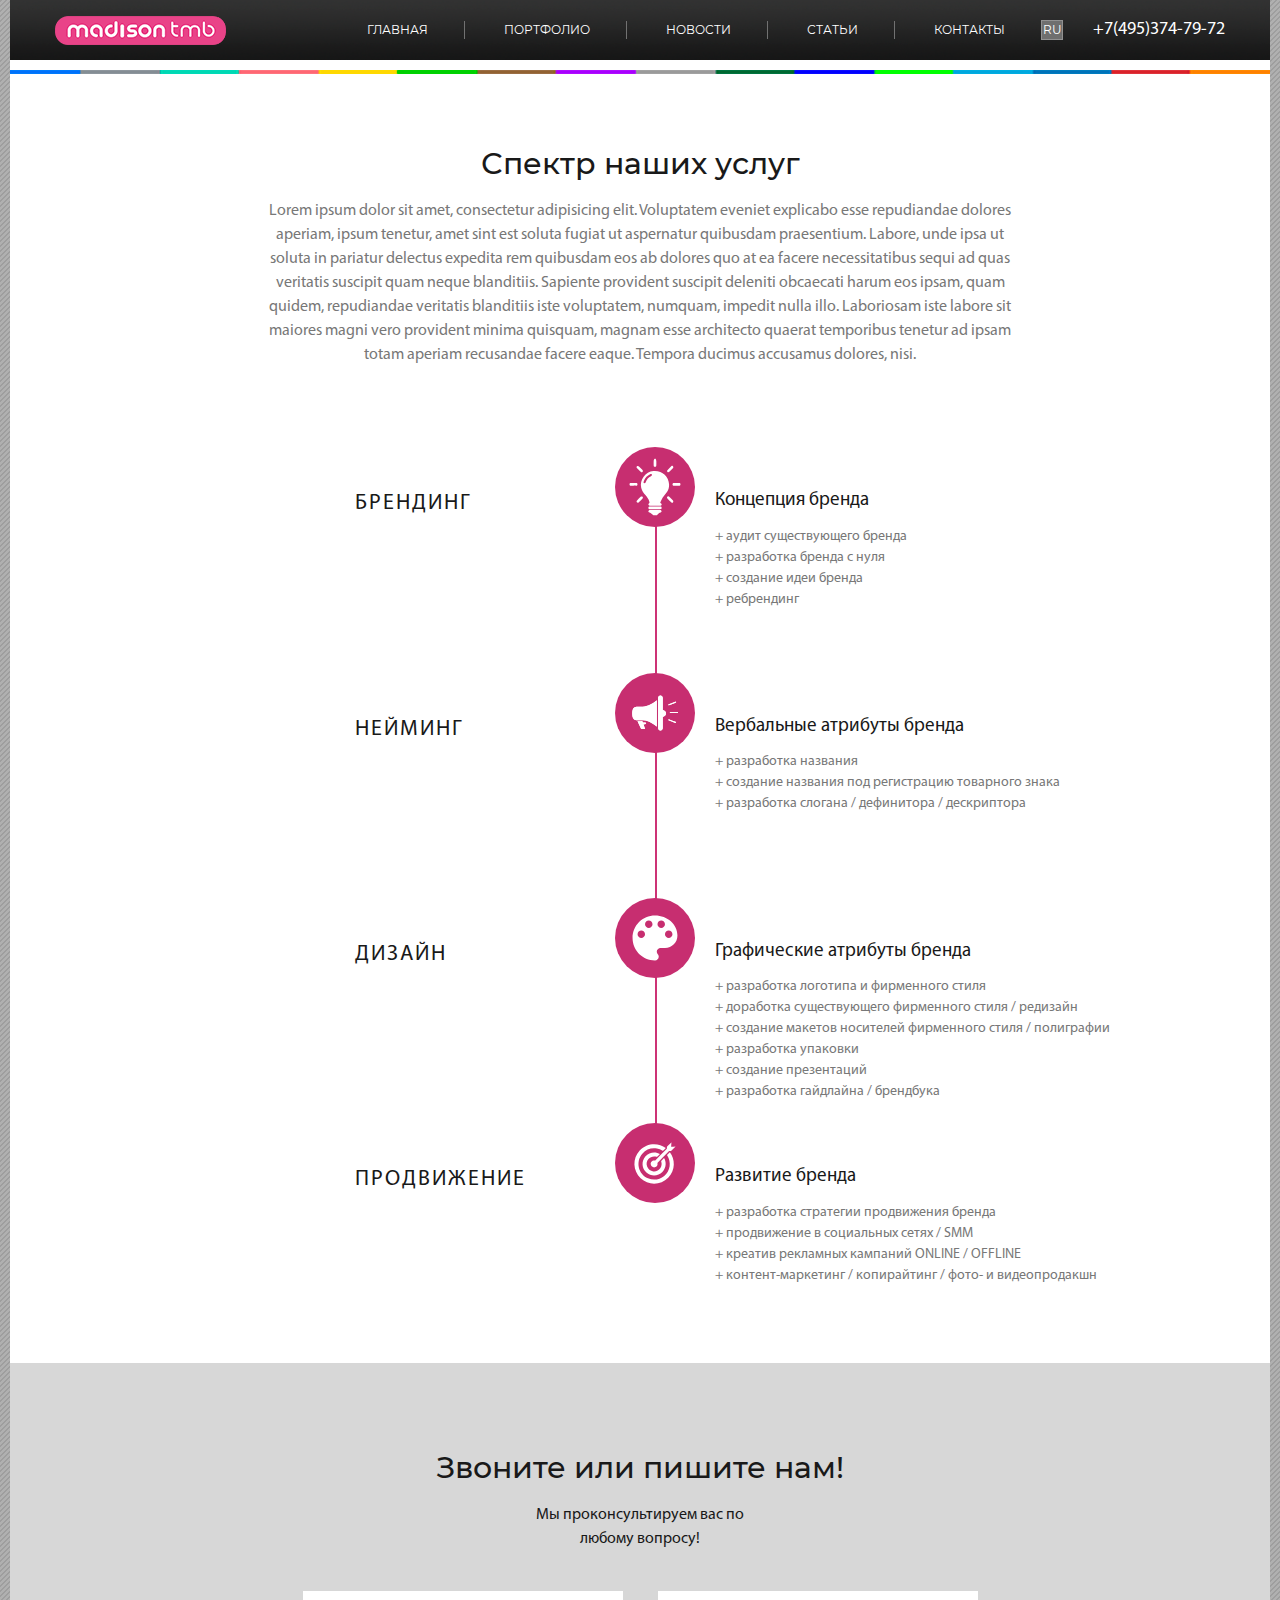
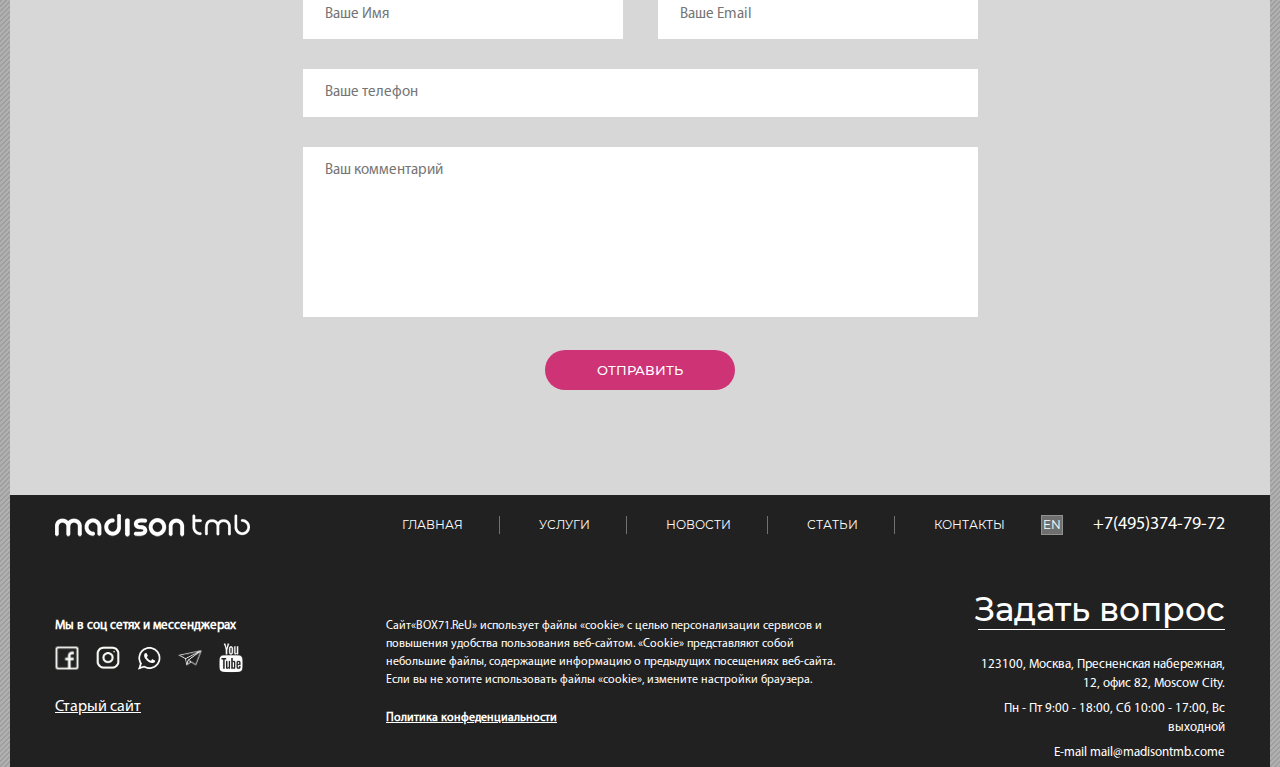
==== commit 5d3e5fb1: "Изменил для всех страниц header и футер + удалил папку с шрифтами ненужными + объеденил css в libs.c" ====
--- a/index.html
+++ b/index.html
@@ -5,26 +5,25 @@
 	<title>Madison</title>
 	<meta name="viewport" content="width=device-width, user-scalable=no, initial-scale=1.0, maximum-scale=1.0, minimum-scale=1.0">
 
-	<link rel="stylesheet" href="css/slick-theme.css">
-	<link rel="stylesheet" href="css/slick.css">
-	<link rel="stylesheet" href="css/normalize.css">
+	<link rel="stylesheet" href="css/libs.css">
 	<link rel="stylesheet" href="css/fonts.css">
 	<link rel="stylesheet" href="css/style.css">
+	<link rel="stylesheet" href="css/media.css">
 </head>
 <body>
 	<header class="page-header">
 		<h1 class="visually-hidden">Название страницы</h1>
 		<div class="page-header__inner page-navbar">
-			<a href="#" class="logo">
-				<img src="img/Без-имени-1.png" alt="">
+			<a href="#" class="page-header__logo logo" aria-label="Логотип - ссылка на главную страницу">
+				<img src="img/Без-имени-1.png" alt="Madison" width="171" height="29">
 			</a>
-			<nav class="page-nav">
-				<h2 class="visually-hidden">Навигация по сайту</h2>
+			<nav class="page-nav" aria-label="Основное меню сайта">
+				<button class="page-nav__phone-toggler" aria-label="Раскрыть меню"></button>
 				<ul class="page-nav__list">
 					<li>
 						<a href="#">Главная</a>
 					</li>
-					<li>
+					<li class="current">
 						<a href="#">Услуги</a>
 					</li>
 					<li>
@@ -36,9 +35,10 @@
 					<li>
 						<a href="#">Статьи</a>
 					</li>
-					<li class="current">
+					<li>
 						<a href="#">Контакты</a>
 					</li>
+
 				</ul>
 			</nav>
 			<div class="page-navbar__right-side">
@@ -147,8 +147,7 @@
 				<a href="#" class="logo">
 					<img src="img/logo_footer.png" alt="">
 				</a>
-				<nav class="page-nav">
-					<h2 class="visually-hidden">Навигация по сайту</h2>
+				<nav class="page-nav" aria-label="Основное меню сайта">
 					<ul class="page-nav__list">
 						<li>
 							<a href="#">Главная</a>
@@ -156,7 +155,7 @@
 						<li>
 							<a href="#">Услуги</a>
 						</li>
-						<li>
+						<li class="current">
 							<a href="#">Портфолио</a>
 						</li>
 						<li>
@@ -165,7 +164,7 @@
 						<li>
 							<a href="#">Статьи</a>
 						</li>
-						<li class="current">
+						<li>
 							<a href="#">Контакты</a>
 						</li>
 					</ul>
@@ -184,46 +183,46 @@
 					<ul class="social__list">
 						<li class="social__item">
 							<a href="#" class="social__link" aria-label="Соцсеть">
-								<img class="social__icon" src="img/facebook_icon.png" alt="">
-								<img class="social__icon-hover" src="img/facebook_icon_hover.png" alt="">
-							</a>
-						</li>
-						<li class="social__item">
-							<a href="#" class="social__link" aria-label="Соцсеть">
-								<img class="social__icon" src="img/instagram_icon.png" alt="">
-								<img class="social__icon-hover" src="img/instagram_icon_hover.png" alt="">
-							</a>
-						</li>
-						<li class="social__item">
-							<a href="#" class="social__link" aria-label="Соцсеть">
-								<img class="social__icon" src="img/telegram_icon.png" alt="">
-								<img class="social__icon-hover" src="img/telegram_icon_hover.png" alt="">
-							</a>
-						</li>
-						<li class="social__item">
-							<a href="#" class="social__link" aria-label="Соцсеть">
-								<img class="social__icon" src="img/whatsapp_icon.png" alt="">
-								<img class="social__icon-hover" src="img/whatsapp_icon_hover.png" alt="">
-							</a>
-						</li>
-						<li class="social__item">
-							<a href="#" class="social__link" aria-label="Соцсеть">
-								<img class="social__icon" src="img/viber_icon.png" alt="">
-								<img class="social__icon-hover" src="img/viber_icon_hover.png" alt="">
-							</a>
-						</li>	
+								<img class="social__icon" src="img/facebook_icon.png" alt="Fb">
+								<img class="social__icon-hover" src="img/facebook_icon_hover.png" alt="Fb">
+							</a>
+						</li>
+						<li class="social__item">
+							<a href="#" class="social__link" aria-label="Соцсеть">
+								<img class="social__icon" src="img/instagram_icon.png" alt="Inst">
+								<img class="social__icon-hover" src="img/instagram_icon_hover.png" alt="Inst">
+							</a>
+						</li>
+						<li class="social__item">
+							<a href="#" class="social__link" aria-label="Соцсеть">
+								<img class="social__icon" src="img/whatsapp_icon.png" alt="WhatsApp">
+								<img class="social__icon-hover" src="img/whatsapp_icon_hover.png" alt="WhatsApp">
+							</a>
+						</li>
+						<li class="social__item">
+							<a href="#" class="social__link" aria-label="Соцсеть">
+								<img class="social__icon" src="img/telegram_icon.png" alt="Tg">
+								<img class="social__icon-hover" src="img/telegram_icon_hover.png" alt="Tg">
+							</a>
+						</li>
+						<li class="social__item">
+							<a href="#" class="social__link" aria-label="Соцсеть">
+								<img class="social__icon" src="img/yt_icon.png" alt="YouTube">
+							</a>
+						</li>
 						<li class="link-page">
 							<a target="_blank" href="http://www.madisontmb.com/">Старый сайт</a>
 						</li>						
 					</ul>
 				</div>
-				<div class="politic">
+
+				<div class="page-footer__politic politic">
 					<p class="politic__text">
 						Сайт«BOX71.RеU» использует файлы «cookie» с целью персонализации сервисов и повышения удобства пользования веб-сайтом. «Cookie» представляют собой небольшие файлы, содержащие информацию о предыдущих посещениях веб-сайта. Если вы не хотите использовать файлы «cookie», измените настройки браузера.
 					</p>
 					<h2><a class="politic__link" href="#">Политика конфеденциальности</a></h2>
 				</div>
-				<div class="address">
+				<div class="page-footer__address address">
 					<a class="address__faq" href="#">Задать вопрос</a>
 					<div class="address__content">
 						<address class="address__item">123100, Москва, Пресненская набережная, 12, офис 82, Moscow City.</address>
@@ -236,7 +235,6 @@
 	</footer>
 	<script src="scripts/jquery.min.js"></script>	
 	<script src="scripts/slick.min.js"></script>	
-	<script src="scripts/anime.min.js"></script>
 	<script src="scripts/main.js"></script>	
 	<script src="scripts/slider.js"></script>
 </body>
--- a/css/libs.css
+++ b/css/libs.css
@@ -0,0 +1,629 @@
+/*! normalize.css v8.0.0 | MIT License | github.com/necolas/normalize.css */
+
+/* Document
+   ========================================================================== */
+
+/**
+ * 1. Correct the line height in all browsers.
+ * 2. Prevent adjustments of font size after orientation changes in iOS.
+ */
+
+html {
+  line-height: 1.15; /* 1 */
+  -webkit-text-size-adjust: 100%; /* 2 */
+}
+
+/* Sections
+   ========================================================================== */
+
+/**
+ * Remove the margin in all browsers.
+ */
+
+body {
+  margin: 0;
+}
+
+/**
+ * Correct the font size and margin on `h1` elements within `section` and
+ * `article` contexts in Chrome, Firefox, and Safari.
+ */
+
+h1 {
+  font-size: 2em;
+  margin: 0.67em 0;
+}
+
+/* Grouping content
+   ========================================================================== */
+
+/**
+ * 1. Add the correct box sizing in Firefox.
+ * 2. Show the overflow in Edge and IE.
+ */
+
+hr {
+  box-sizing: content-box; /* 1 */
+  height: 0; /* 1 */
+  overflow: visible; /* 2 */
+}
+
+/**
+ * 1. Correct the inheritance and scaling of font size in all browsers.
+ * 2. Correct the odd `em` font sizing in all browsers.
+ */
+
+pre {
+  font-family: monospace, monospace; /* 1 */
+  font-size: 1em; /* 2 */
+}
+
+/* Text-level semantics
+   ========================================================================== */
+
+/**
+ * Remove the gray background on active links in IE 10.
+ */
+
+a {
+  background-color: transparent;
+}
+
+/**
+ * 1. Remove the bottom border in Chrome 57-
+ * 2. Add the correct text decoration in Chrome, Edge, IE, Opera, and Safari.
+ */
+
+abbr[title] {
+  border-bottom: none; /* 1 */
+  text-decoration: underline; /* 2 */
+  text-decoration: underline dotted; /* 2 */
+}
+
+/**
+ * Add the correct font weight in Chrome, Edge, and Safari.
+ */
+
+b,
+strong {
+  font-weight: bolder;
+}
+
+/**
+ * 1. Correct the inheritance and scaling of font size in all browsers.
+ * 2. Correct the odd `em` font sizing in all browsers.
+ */
+
+code,
+kbd,
+samp {
+  font-family: monospace, monospace; /* 1 */
+  font-size: 1em; /* 2 */
+}
+
+/**
+ * Add the correct font size in all browsers.
+ */
+
+small {
+  font-size: 80%;
+}
+
+/**
+ * Prevent `sub` and `sup` elements from affecting the line height in
+ * all browsers.
+ */
+
+sub,
+sup {
+  font-size: 75%;
+  line-height: 0;
+  position: relative;
+  vertical-align: baseline;
+}
+
+sub {
+  bottom: -0.25em;
+}
+
+sup {
+  top: -0.5em;
+}
+
+/* Embedded content
+   ========================================================================== */
+
+/**
+ * Remove the border on images inside links in IE 10.
+ */
+
+img {
+  border-style: none;
+}
+
+/* Forms
+   ========================================================================== */
+
+/**
+ * 1. Change the font styles in all browsers.
+ * 2. Remove the margin in Firefox and Safari.
+ */
+
+button,
+input,
+optgroup,
+select,
+textarea {
+  font-family: inherit; /* 1 */
+  font-size: 100%; /* 1 */
+  line-height: 1.15; /* 1 */
+  margin: 0; /* 2 */
+}
+
+/**
+ * Show the overflow in IE.
+ * 1. Show the overflow in Edge.
+ */
+
+button,
+input { /* 1 */
+  overflow: visible;
+}
+
+/**
+ * Remove the inheritance of text transform in Edge, Firefox, and IE.
+ * 1. Remove the inheritance of text transform in Firefox.
+ */
+
+button,
+select { /* 1 */
+  text-transform: none;
+}
+
+/**
+ * Correct the inability to style clickable types in iOS and Safari.
+ */
+
+button,
+[type="button"],
+[type="reset"],
+[type="submit"] {
+  -webkit-appearance: button;
+}
+
+/**
+ * Remove the inner border and padding in Firefox.
+ */
+
+button::-moz-focus-inner,
+[type="button"]::-moz-focus-inner,
+[type="reset"]::-moz-focus-inner,
+[type="submit"]::-moz-focus-inner {
+  border-style: none;
+  padding: 0;
+}
+
+/**
+ * Restore the focus styles unset by the previous rule.
+ */
+
+button:-moz-focusring,
+[type="button"]:-moz-focusring,
+[type="reset"]:-moz-focusring,
+[type="submit"]:-moz-focusring {
+  outline: 1px dotted ButtonText;
+}
+
+/**
+ * Correct the padding in Firefox.
+ */
+
+fieldset {
+  padding: 0.35em 0.75em 0.625em;
+}
+
+/**
+ * 1. Correct the text wrapping in Edge and IE.
+ * 2. Correct the color inheritance from `fieldset` elements in IE.
+ * 3. Remove the padding so developers are not caught out when they zero out
+ *    `fieldset` elements in all browsers.
+ */
+
+legend {
+  box-sizing: border-box; /* 1 */
+  color: inherit; /* 2 */
+  display: table; /* 1 */
+  max-width: 100%; /* 1 */
+  padding: 0; /* 3 */
+  white-space: normal; /* 1 */
+}
+
+/**
+ * Add the correct vertical alignment in Chrome, Firefox, and Opera.
+ */
+
+progress {
+  vertical-align: baseline;
+}
+
+/**
+ * Remove the default vertical scrollbar in IE 10+.
+ */
+
+textarea {
+  overflow: auto;
+}
+
+/**
+ * 1. Add the correct box sizing in IE 10.
+ * 2. Remove the padding in IE 10.
+ */
+
+[type="checkbox"],
+[type="radio"] {
+  box-sizing: border-box; /* 1 */
+  padding: 0; /* 2 */
+}
+
+/**
+ * Correct the cursor style of increment and decrement buttons in Chrome.
+ */
+
+[type="number"]::-webkit-inner-spin-button,
+[type="number"]::-webkit-outer-spin-button {
+  height: auto;
+}
+
+/**
+ * 1. Correct the odd appearance in Chrome and Safari.
+ * 2. Correct the outline style in Safari.
+ */
+
+[type="search"] {
+  -webkit-appearance: textfield; /* 1 */
+  outline-offset: -2px; /* 2 */
+}
+
+/**
+ * Remove the inner padding in Chrome and Safari on macOS.
+ */
+
+[type="search"]::-webkit-search-decoration {
+  -webkit-appearance: none;
+}
+
+/**
+ * 1. Correct the inability to style clickable types in iOS and Safari.
+ * 2. Change font properties to `inherit` in Safari.
+ */
+
+::-webkit-file-upload-button {
+  -webkit-appearance: button; /* 1 */
+  font: inherit; /* 2 */
+}
+
+/* Interactive
+   ========================================================================== */
+
+/*
+ * Add the correct display in Edge, IE 10+, and Firefox.
+ */
+
+details {
+  display: block;
+}
+
+/*
+ * Add the correct display in all browsers.
+ */
+
+summary {
+  display: list-item;
+}
+
+/* Misc
+   ========================================================================== */
+
+/**
+ * Add the correct display in IE 10+.
+ */
+
+template {
+  display: none;
+}
+
+/**
+ * Add the correct display in IE 10.
+ */
+
+[hidden] {
+  display: none;
+}
+
+@charset 'UTF-8';
+/* Slider */
+.slick-loading .slick-list
+{
+    background: #fff url('../img/ajax-loader.gif') center center no-repeat;
+}
+
+/* Arrows */
+.slick-prev,
+.slick-next
+{
+    font-size: 0;
+    line-height: 0;
+
+    position: absolute;
+    top: 50%;
+
+    display: block;
+
+    width: 20px;
+    height: 20px;
+    padding: 0;
+    -webkit-transform: translate(0, -50%);
+    -ms-transform: translate(0, -50%);
+    transform: translate(0, -50%);
+
+    cursor: pointer;
+
+    color: transparent;
+    border: none;
+    outline: none;
+    background: transparent;
+}
+.slick-prev:hover,
+.slick-prev:focus,
+.slick-next:hover,
+.slick-next:focus
+{
+    color: transparent;
+    outline: none;
+    background: transparent;
+}
+.slick-prev:hover:before,
+.slick-prev:focus:before,
+.slick-next:hover:before,
+.slick-next:focus:before
+{
+    opacity: 1;
+}
+.slick-prev.slick-disabled:before,
+.slick-next.slick-disabled:before
+{
+    opacity: .25;
+}
+
+.slick-prev:before,
+.slick-next:before
+{
+    font-size: 20px;
+    line-height: 1;
+
+    opacity: .75;
+    color: white;
+
+    -webkit-font-smoothing: antialiased;
+    -moz-osx-font-smoothing: grayscale;
+}
+
+.slick-prev
+{
+    left: -25px;
+}
+[dir='rtl'] .slick-prev
+{
+    right: -25px;
+    left: auto;
+}
+.slick-prev:before
+{
+    content: '←';
+}
+[dir='rtl'] .slick-prev:before
+{
+    content: '→';
+}
+
+.slick-next
+{
+    right: -25px;
+}
+[dir='rtl'] .slick-next
+{
+    right: auto;
+    left: -25px;
+}
+.slick-next:before
+{
+    content: '→';
+}
+[dir='rtl'] .slick-next:before
+{
+    content: '←';
+}
+
+/* Dots */
+
+
+.slick-dots
+{
+    position: absolute;
+    bottom: -25px;
+
+    display: block;
+
+    width: 100%;
+    padding: 0;
+    margin: 0;
+
+    list-style: none;
+
+    text-align: center;
+}
+.slick-dots li
+{
+    position: relative;
+
+    display: inline-block;
+
+    width: 11px;
+    height: 20px;
+    margin: 0 5px;
+    padding: 0;
+
+    cursor: pointer;
+}
+.slick-dots li button
+{
+    font-size: 0;
+    line-height: 0;
+
+    display: block;
+
+    width: 20px;
+    height: 20px;
+    padding: 5px;
+
+    cursor: pointer;
+
+    color: transparent;
+    border: 0;
+    outline: none;
+    background: transparent;
+}
+.slick-dots li button:hover,
+.slick-dots li button:focus
+{
+    outline: none;
+}
+.slick-dots li button:hover:before,
+.slick-dots li button:focus:before
+{
+    opacity: 1;
+}
+.slick-dots li.slick-active button:before
+{
+    opacity: .75;
+    color: black;
+}
+/* Slider */
+.slick-slider
+{
+    position: relative;
+
+    display: block;
+    box-sizing: border-box;
+
+    -webkit-user-select: none;
+       -moz-user-select: none;
+        -ms-user-select: none;
+            user-select: none;
+
+    -webkit-touch-callout: none;
+    -khtml-user-select: none;
+    -ms-touch-action: pan-y;
+        touch-action: pan-y;
+    -webkit-tap-highlight-color: transparent;
+}
+
+.slick-list
+{
+    position: relative;
+
+    display: block;
+    overflow: hidden;
+
+    margin: 0;
+    padding: 0;
+}
+.slick-list:focus
+{
+    outline: none;
+}
+.slick-list.dragging
+{
+    cursor: pointer;
+    cursor: hand;
+}
+
+.slick-slider .slick-track,
+.slick-slider .slick-list
+{
+    -webkit-transform: translate3d(0, 0, 0);
+       -moz-transform: translate3d(0, 0, 0);
+        -ms-transform: translate3d(0, 0, 0);
+         -o-transform: translate3d(0, 0, 0);
+            transform: translate3d(0, 0, 0);
+}
+
+.slick-track
+{
+    position: relative;
+    top: 0;
+    left: 0;
+
+    display: block;
+    margin-left: auto;
+    margin-right: auto;
+}
+.slick-track:before,
+.slick-track:after
+{
+    display: table;
+
+    content: '';
+}
+.slick-track:after
+{
+    clear: both;
+}
+.slick-loading .slick-track
+{
+    visibility: hidden;
+}
+
+.slick-slide
+{
+    display: none;
+    float: left;
+
+    height: 100%;
+    min-height: 1px;
+}
+[dir='rtl'] .slick-slide
+{
+    float: right;
+}
+.slick-slide img
+{
+    display: block;
+}
+.slick-slide.slick-loading img
+{
+    display: none;
+}
+.slick-slide.dragging img
+{
+    pointer-events: none;
+}
+.slick-initialized .slick-slide
+{
+    display: block;
+}
+.slick-loading .slick-slide
+{
+    visibility: hidden;
+}
+.slick-vertical .slick-slide
+{
+    display: block;
+
+    height: auto;
+
+    border: 1px solid transparent;
+}
+.slick-arrow.slick-hidden {
+    display: none;
+}
--- a/css/fonts.css
+++ b/css/fonts.css
@@ -3,6 +3,16 @@
   src: url('../fonts/montserrat-regular.woff2') format('woff2'), 
        url('../fonts/montserrat-regular.woff') format('woff'); 
   font-weight: normal; 
+  font-style: normal; 
+  font-display: swap;
+}
+
+/* Montserrat Light - 300 */
+@font-face { 
+  font-family: 'Montserrat'; 
+  src: url('../fonts/montserrat-light.woff2') format('woff2'), 
+       url('../fonts/montserrat-light.woff') format('woff'); 
+  font-weight: 300; 
   font-style: normal; 
   font-display: swap;
 }
--- a/css/style.css
+++ b/css/style.css
@@ -98,6 +98,7 @@
       -ms-transform: translate(-50%, 0);
           transform: translate(-50%, 0);
   width: 100%;
+  background-color: #191919;
   background-image: url(../img/header_bg.png);
   background-size: cover;
   z-index: 20;
@@ -110,6 +111,7 @@
 /* Block - page-nav */
 .page-nav__list {
   padding: 0;
+  margin: 0;
   font-size: 12px;
   list-style: none;
 }
@@ -134,6 +136,22 @@
 }
 .page-nav__list li a:hover {
   color: #2d6aed;
+}
+.page-nav__phone-toggler {
+  position: relative;
+  top: 50%;
+  -webkit-transform: translate(0, -50%);
+      -ms-transform: translate(0, -50%);
+          transform: translate(0, -50%);
+  width: 40px;
+  height: 26px;
+  display: none;
+  outline: none;
+  border: none;
+  background-color: transparent;
+  background-image: url(../img/burger_icon.png);
+  background-size: cover;
+  z-index: 10;
 }
 /* Block - main-nav */
 .page-navbar {
@@ -153,24 +171,27 @@
   margin-right: 26px;
 }
 /* Block - logo */
+.logo {
+  -webkit-box-flex: 1;
+      -ms-flex: 1;
+          flex: 1;
+}
 .logo img {
   display: block;
 }
 /* Block - lang */
 .lang {
   display: inline-block;
-  height: 18px;
   padding-left: 1px;
   color: #fff;
   line-height: 18px;
   font-size: 12px;
-  text-align: center;
   -webkit-appearance: none;
      -moz-appearance: none;
           appearance: none;
   outline: none;
   background-color: #6f6f6f;
-  border-color: #919191;
+  border: 1px solid #919191;
 }
 .lang:hover {
   cursor: pointer;
@@ -201,6 +222,7 @@
   font-size: 13px;
 }
 .page-footer__bottom-content {
+  position: relative;
   margin-top: 50px;
   display: -webkit-box;
   display: -ms-flexbox;
@@ -208,6 +230,8 @@
   -webkit-box-pack: justify;
       -ms-flex-pack: justify;
           justify-content: space-between;
+  -ms-flex-wrap: wrap;
+      flex-wrap: wrap;
 }
 /* Block - social */
 .social__list {
@@ -221,6 +245,17 @@
   display: inline-block;
   vertical-align: top;
   margin-right: 15px;
+  width: 23px;
+  height: 23px;
+}
+.social__item img {
+  position: absolute;
+  top: 50%;
+  left: 50%;
+  -webkit-transform: translate(-50%, -50%);
+      -ms-transform: translate(-50%, -50%);
+          transform: translate(-50%, -50%);
+  width: 100%;
 }
 .social__icon-hover {
   position: absolute;
@@ -246,6 +281,13 @@
 /* Block - address */
 .address {
   max-width: 260px;
+  display: -webkit-box;
+  display: -ms-flexbox;
+  display: flex;
+  -webkit-box-orient: vertical;
+  -webkit-box-direction: normal;
+      -ms-flex-direction: column;
+          flex-direction: column;
   text-align: right;
 }
 .address__faq {
@@ -266,7 +308,7 @@
   display: block;
   content: "";
   height: 1px;
-  width: 96.5%;
+  width: 95%;
   background-color: #fff;
 }
 .address__content {
@@ -324,13 +366,14 @@
 /** Страница - Главная **/
 /* Block - main-slider */
 .main-slider {
+  padding: 5px 15px;
   color: #fff;
   background-color: #f4f4f4;
 }
 .main-slider__list {
   position: relative;
   max-width: 1200px;
-  padding: 5px 15px;
+  padding: 0;
   margin: 0 auto;
   list-style: none;
 }
@@ -360,7 +403,6 @@
   -webkit-transform: translate(0, -50%);
       -ms-transform: translate(0, -50%);
           transform: translate(0, -50%);
-  max-width: 380px;
 }
 .main-slider__pict {
   position: absolute;
@@ -375,6 +417,9 @@
 .main-slider__text {
   margin-top: 10px;
   margin-bottom: 25px;
+  max-width: 380px;
+  margin-left: auto;
+  margin-right: auto;
   font-size: 18.5px;
 }
 .main-slider__btn {
@@ -400,10 +445,13 @@
           transform: translate(0, -50%);
 }
 .main-slider__arrow--prev {
-  left: 0px;
+  left: -12px;
 }
 .main-slider__arrow--next {
-  right: 0px;
+  right: -12px;
+}
+.main-slider .bg-line {
+  display: none;
 }
 /* Block - about */
 .about {
@@ -463,6 +511,8 @@
   -webkit-box-pack: justify;
       -ms-flex-pack: justify;
           justify-content: space-between;
+  -ms-flex-wrap: wrap;
+      flex-wrap: wrap;
   font-family: "Montserrat", Arial, sans-serif;
   color: #191919;
   list-style: none;
@@ -504,6 +554,7 @@
   position: relative;
   width: 25%;
   height: 255px;
+  background-color: #191919;
   overflow: hidden;
   -webkit-transition: -webkit-transform 1s ease;
   transition: -webkit-transform 1s ease;
@@ -641,9 +692,9 @@
   background-color: #d7d7d7;
 }
 .feedback__inner {
-  max-width: 675px;
-  padding-right: auto;
-  padding-left: auto;
+  max-width: 705px;
+  padding-right: 15px;
+  padding-left: 15px;
   padding-bottom: 105px;
   margin: 0 auto;
 }
@@ -790,7 +841,7 @@
 }
 /* Block - category */
 .category__inner {
-  padding: 10px 0;
+  padding: 15px;
 }
 .category__content {
   padding: 0;
@@ -804,6 +855,8 @@
   -webkit-box-pack: justify;
       -ms-flex-pack: justify;
           justify-content: space-between;
+  -ms-flex-wrap: wrap;
+      flex-wrap: wrap;
   padding-top: 20px;
   padding-left: 0;
   -webkit-transform: translate(0, 0);
@@ -882,6 +935,10 @@
 }
 .js-tabs.category {
   background-color: #fff;
+}
+.js-tabs .category__items {
+  -ms-flex-wrap: nowrap;
+      flex-wrap: nowrap;
 }
 /** Страница - публикации **/
 /* Block - posts */
--- a/css/media.css
+++ b/css/media.css
@@ -0,0 +1,337 @@
+@media screen and (max-width: 1100px) {
+  /* Block - page-nav */
+  .page-nav__list li {
+    padding: 0 20px;
+  }
+  /* Block - projects */
+  .projects__item {
+    height: 230px;
+  }
+}
+@media screen and (max-width: 960px) {
+  /* Block - page-nav */
+  .page-nav__list li {
+    padding: 0 10px;
+  }
+  /* Block - address */
+  .page-footer__address {
+    margin-left: auto;
+    margin-top: 20px;
+  }
+  /* Block - politics */
+  .politic {
+    max-width: 550px;
+  }
+  /* Block - projects */
+  .projects__item {
+    height: 200px;
+  }
+}
+@media screen and (max-width: 840px) {
+  /* Block - page-nav */
+  .page-nav {
+    position: relative;
+    height: 60px;
+    -webkit-box-ordinal-group: 0;
+        -ms-flex-order: -1;
+            order: -1;
+  }
+  .page-nav__list {
+    position: absolute;
+    top: 0;
+    left: -200px;
+    width: 145px;
+    padding-top: 60px;
+    height: 1000px;
+    background-color: #282727;
+    -webkit-box-shadow: 4px 0px 5px 0px rgba(0, 0, 0, 0.38);
+            box-shadow: 4px 0px 5px 0px rgba(0, 0, 0, 0.38);
+    -webkit-transition: all 400ms;
+    -o-transition: all 400ms;
+    transition: all 400ms;
+  }
+  .page-nav__list--opened {
+    left: -16px;
+  }
+  .page-nav__list li {
+    display: block;
+    padding-right: 0;
+    padding-left: 15px;
+    padding-top: 15px;
+    padding-bottom: 15px;
+    border: none;
+  }
+  .page-nav__list li:first-child {
+    display: inline-block !important;
+  }
+  .page-nav__list li:first-child a {
+    display: block;
+    height: 15px;
+    width: 100px;
+    background-image: url(../img/Без-имени-1.png);
+    background-size: 100px;
+    background-repeat: no-repeat;
+    color: transparent;
+  }
+  .page-footer .page-nav {
+    display: none;
+  }
+  .page-nav__phone-toggler {
+    display: block;
+  }
+}
+@media screen and (max-width: 800px) {
+  /* Block - page-footer */
+  .page-footer__address {
+    margin-left: 0;
+    margin-right: auto;
+    text-align: left;
+  }
+  .address__faq:after {
+    right: auto;
+  }
+  /* Block - projects */
+  .projects__item {
+    width: 50%;
+    height: 290px;
+  }
+  /* Block - features */
+  .features__list {
+    -ms-flex-pack: distribute;
+        justify-content: space-around;
+  }
+  .features__item {
+    margin: 20px 10px;
+  }
+  /* Block - category */
+  .category__items {
+    min-height: 160px;
+    height: auto;
+  }
+  .category__item--size-percent {
+    width: 25%;
+  }
+}
+@media screen and (max-width: 690px) {
+  /* Block - input */
+  .input--size-sm {
+    width: 100%;
+  }
+  /* Block - category */
+  .category__item--size-percent {
+    width: 33%;
+  }
+  /* Block - main-slider */
+  .main-slider {
+    padding: 0;
+    background-color: #fff;
+  }
+  .main-slider .slick-dots {
+    top: 260px;
+    bottom: auto;
+  }
+  .main-slider__item {
+    margin-bottom: 300px;
+    height: 300px;
+  }
+  .main-slider__content {
+    top: 120%;
+    left: auto;
+    -webkit-transform: none;
+        -ms-transform: none;
+            transform: none;
+    width: 100%;
+    text-align: center;
+  }
+  .main-slider__headline {
+    color: #191919;
+    font-size: 39px;
+  }
+  .main-slider__text {
+    color: #787878;
+  }
+  .main-slider .bg-line {
+    display: block;
+  }
+  .main-slider__btn {
+    height: 40px;
+    font-weight: 500;
+    font-size: 13px;
+    background-color: #cd3375;
+    border: none;
+    border-radius: 25px;
+  }
+  /* Block - lang */
+  .lang {
+    font-size: 18px;
+  }
+}
+@media screen and (max-width: 600px) {
+  /* Block - page-header */
+  .page-header__logo {
+    margin-left: 20px;
+  }
+  /* Block - feature */
+  .features {
+    display: none;
+  }
+  /* Block - about */
+  .about {
+    background-color: #d7d7d7;
+  }
+  .about + .bg-line {
+    display: none;
+  }
+  .about__content .content__text:after {
+    display: none;
+  }
+  /* Block - projects */
+  .projects__item {
+    height: 250px;
+  }
+  /* Block - category */
+  .category__items {
+    -ms-flex-pack: distribute;
+        justify-content: space-around;
+    background-color: #fff;
+  }
+  /* Block - location */
+  .location__map {
+    height: 300px;
+  }
+  /* Block - form */
+  .form__input,
+  .form__textarea {
+    width: 80%;
+    margin-left: auto;
+    margin-right: auto;
+  }
+  /* Block - politic */
+  .politic__text {
+    display: none;
+  }
+  /* Block - page-footer */
+  .page-footer__address {
+    -webkit-box-ordinal-group: 0;
+        -ms-flex-order: -1;
+            order: -1;
+  }
+  /* Block - social */
+  .social {
+    text-align: right;
+  }
+  .social__list {
+    margin-left: auto;
+  }
+  .social__item {
+    width: 45px;
+    height: 45px;
+    margin-top: 15px;
+  }
+  .social__link {
+    display: block;
+  }
+  /* Block - address */
+  .address__faq {
+    -webkit-box-ordinal-group: 3;
+        -ms-flex-order: 2;
+            order: 2;
+    margin-top: 50px;
+    width: 205px;
+    font-weight: 300;
+    font-size: 25px;
+    white-space: nowrap;
+  }
+  .address__faq:after {
+    width: 90%;
+  }
+  /* Block - page-footer */
+  .page-footer__politic {
+    position: absolute;
+    top: 120px;
+  }
+  .page-footer__inner {
+    padding-top: 35px;
+  }
+  /* Block - link-page */
+  .link-page {
+    margin-top: 30px;
+  }
+  .social,
+  .page-footer__address {
+    width: 50%;
+  }
+}
+@media screen and (max-width: 480px) {
+  /* Block - projects */
+  .projects__item {
+    height: 200px;
+  }
+  .projects__more {
+    display: none;
+  }
+  /* Block - location__map */
+  .location__map {
+    max-width: 350px;
+    height: 170px;
+    margin: 0 auto;
+  }
+  /* Block - logo */
+  .logo img {
+    width: 80%;
+  }
+  /* Block - page-navbar */
+  .page-navbar__lang {
+    margin-right: 10px;
+  }
+  /* Block - link-page */
+  .link-page {
+    margin-top: 50px;
+  }
+  /* Block - for */
+  .for__content .content__text {
+    max-width: 300px;
+  }
+}
+@media screen and (max-width: 420px) {
+  .social,
+  .page-footer__address {
+    width: 100%;
+  }
+  .social {
+    text-align: left;
+  }
+  .social__list {
+    margin-left: 0;
+    margin-right: auto;
+  }
+  /* Block - form */
+  .form__input,
+  .form__textarea {
+    width: 90%;
+  }
+  /* Block - category */
+  .category__item--size-percent {
+    width: 50%;
+  }
+  /* Block - projects */
+  .projects__item {
+    width: 90%;
+    height: 300px;
+    margin: 0 auto;
+  }
+  /* Block - page-header */
+  .page-header__logo {
+    display: none;
+  }
+}
+@media screen and (max-width: 380px) {
+  /* Block - projects */
+  .projects__item {
+    height: 260px;
+  }
+  /* Block - category */
+  .category__item--size-percent {
+    width: 100%;
+  }
+}
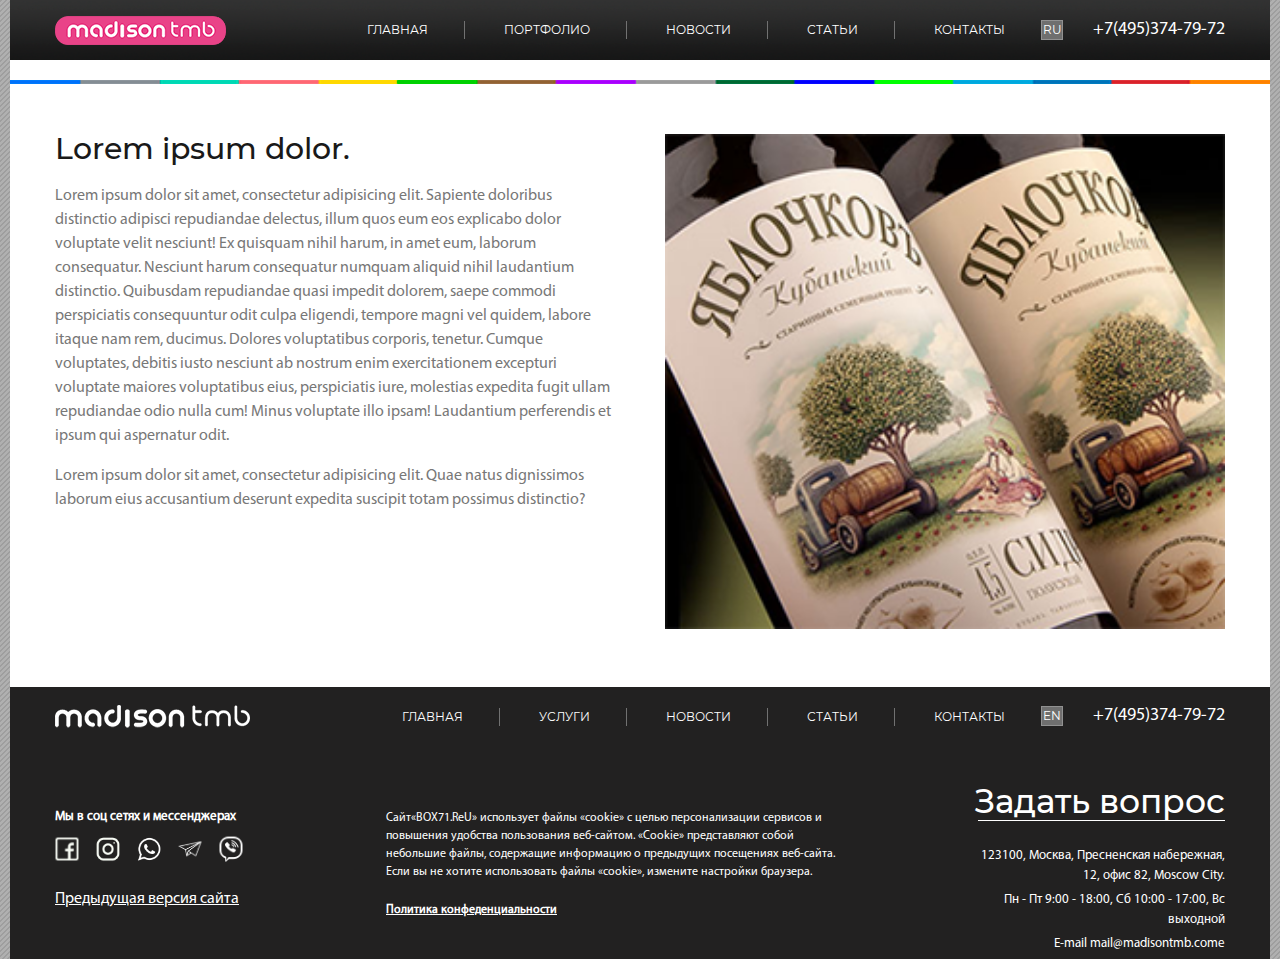
==== commit 776be449: "Изменил старый сайт на 'Предыдущая версия сайтаэ + страница новости" ====
--- a/index.html
+++ b/index.html
@@ -51,95 +51,21 @@
 		</div>
 	</header>
 	<main class="page-main">
-		<section class="services">
+		<article class="article">
 			<div class="bg-line"></div>
-			<!-- <div class="present">
-				<div class="present__inner">
-					<form action="#" class="present__form">
-						<input class="input input--size-sm" type="text" placeholder="Введите ваш E-mail">
-						<input class="btn btn--theme-send present__btn" type="submit" value="Получите презентацию на E-mail">
-					</form>
-				</div>
-			</div>	 -->
-			<div class="services__inner">
-				<div class="services__content content">
-					<h2 class="headline">Спектр наших услуг</h2>
-					<div class="content__text">Lorem ipsum dolor sit amet, consectetur adipisicing elit. Voluptatem eveniet explicabo esse repudiandae dolores aperiam, ipsum tenetur, amet sint est soluta fugiat ut aspernatur quibusdam praesentium. Labore, unde ipsa ut soluta in pariatur delectus expedita rem quibusdam eos ab dolores quo at ea facere necessitatibus sequi ad quas veritatis suscipit quam neque blanditiis. Sapiente provident suscipit deleniti obcaecati harum eos ipsam, quam quidem, repudiandae veritatis blanditiis iste voluptatem, numquam, impedit nulla illo. Laboriosam iste labore sit maiores magni vero provident minima quisquam, magnam esse architecto quaerat temporibus tenetur ad ipsam totam aperiam recusandae facere eaque. Tempora ducimus accusamus dolores, nisi.</div>
-				</div>
-				<ul class="services__list">
-					<li class="services__item">
-						<h3 class="services__headline">Брендинг</h3>	
-						<div class="services__icon">
-							<img src="img/lamp_icon.svg" width="90" height="90">
-						</div>
-						<h4 class="services__descr-headline">Концепция бренда</h4>
-						<ul class="services__item-list">
-							<li>+ аудит существующего бренда</li>
-							<li>+ разработка бренда с нуля</li>
-							<li>+ создание идеи бренда</li>
-							<li>+ ребрендинг​</li>
-						</ul>
-					</li>
-					<li class="services__item">
-						<h3 class="services__headline">Нейминг</h3>
-						<div class="services__icon">
-							<img src="img/speaker_icon.svg" width="90" height="90">
-						</div>
-						<h4 class="services__descr-headline">Вербальные атрибуты бренда</h4>
-						<ul class="services__item-list">
-							<li>+ разработка названия</li>
-							<li>+ ​создание названия под регистрацию товарного знака​</li>
-							<li>+ разработка​ слогана / дефинитора / дескриптора​</li>
-						</ul>
-					</li>
-					<li class="services__item">
-						<h3 class="services__headline">Дизайн</h3>
-						<div class="services__icon">
-							<img src="img/palette_icon.svg" width="90" height="90">
-						</div>
-						<h4 class="services__descr-headline">Графические атрибуты бренда</h4>
-						<ul class="services__item-list">
-							<li>+ разработка логотипа и фирменного стиля</li>
-							<li>+ доработка существующего фирменного стиля / редизайн</li>
-							<li>+ создание макетов носителей фирменного стиля / полиграфии</li>
-							<li>+ разработка упаковки</li>
-							<li>+ создание презентаций </li>
-							<li>+ разработка гайдлайна / брендбука</li>
-						</ul>
-					</li>
-					<li class="services__item">
-						<h3 class="services__headline">Продвижение</h3>
-						<div class="services__icon">
-							<img src="img/target_icon.svg" width="90" height="90">
-						</div>
-						<h4 class="services__descr-headline">Развитие бренда</h4>
-						<ul class="services__item-list">
-							<li>+ разработка стратегии продвижения бренда​​</li>
-							<li>+ ​​продвижение в социальных сетях / SMM</li>
-							<li>+ ​​креатив рекламных кампаний ONLINE / OFFLINE  </li>
-							<li>+ контент-маркетинг / копирайтинг / фото- и видеопродакшн</li>
-						</ul>
-					</li>
-				</ul>
-			</div>		
-		</section>
-		<section class="feedback">
-			<div class="feedback__inner">
-				<div class="feedback__content content">
-					<h2 class="headline">Звоните или пишите нам!</h2>
-					<div class="content__text content__text--feedback">
-						Мы проконсультируем вас по любому вопросу!
+			<div class="article__inner">
+				<div class="article__content">
+					<h2 class="article__headline headline">Lorem ipsum dolor.</h2>
+					<div class="article__text">
+						<p>Lorem ipsum dolor sit amet, consectetur adipisicing elit. Sapiente doloribus distinctio adipisci repudiandae delectus, illum quos eum eos explicabo dolor voluptate velit nesciunt! Ex quisquam nihil harum, in amet eum, laborum consequatur. Nesciunt harum consequatur numquam aliquid nihil laudantium distinctio. Quibusdam repudiandae quasi impedit dolorem, saepe commodi perspiciatis consequuntur odit culpa eligendi, tempore magni vel quidem, labore itaque nam rem, ducimus. Dolores voluptatibus corporis, tenetur. Cumque voluptates, debitis iusto nesciunt ab nostrum enim exercitationem excepturi voluptate maiores voluptatibus eius, perspiciatis iure, molestias expedita fugit ullam repudiandae odio nulla cum! Minus voluptate illo ipsam! Laudantium perferendis et ipsum qui aspernatur odit.</p>
+						<p>Lorem ipsum dolor sit amet, consectetur adipisicing elit. Quae natus dignissimos laborum eius accusantium deserunt expedita suscipit totam possimus distinctio?</p>
 					</div>
 				</div>
-				<form action="#" class="form">
-					<input class="form__input input input--size-sm" type="text" placeholder="Ваше Имя">
-					<input class="form__input input input--size-sm" type="text" placeholder="Ваше Email">
-					<input class="form__input input input--size-all" type="text" placeholder="Ваше телефон">
-					<textarea class="form__textarea input input--size-all" name="comment" id="" cols="30" rows="10"  placeholder="Ваш комментарий"></textarea>
-					<input class="form__submit btn btn--theme-send btn--size-md" type="submit" value="Отправить">
-				</form>
+				<div class="article__pict">
+					<img class="article__img" src="img/1.png" alt="">
+				</div>
 			</div>
-		</section>
+		</article>
 	</main>
 	<footer class="page-footer">
 		<div class="page-footer__inner">
@@ -207,15 +133,15 @@
 						</li>
 						<li class="social__item">
 							<a href="#" class="social__link" aria-label="Соцсеть">
-								<img class="social__icon" src="img/yt_icon.png" alt="YouTube">
+								<img class="social__icon" src="img/viber_icon.png" alt="Viber">
+								<img class="social__icon-hover" src="img/viber_icon_hover.png" alt="Tg">
 							</a>
 						</li>
 						<li class="link-page">
-							<a target="_blank" href="http://www.madisontmb.com/">Старый сайт</a>
+							<a target="_blank" href="http://www.madisontmb.com/">Предыдущая версия сайта</a>
 						</li>						
 					</ul>
 				</div>
-
 				<div class="page-footer__politic politic">
 					<p class="politic__text">
 						Сайт«BOX71.RеU» использует файлы «cookie» с целью персонализации сервисов и повышения удобства пользования веб-сайтом. «Cookie» представляют собой небольшие файлы, содержащие информацию о предыдущих посещениях веб-сайта. Если вы не хотите использовать файлы «cookie», измените настройки браузера.
--- a/css/style.css
+++ b/css/style.css
@@ -20,10 +20,15 @@
   word-wrap: break-word;
   background: url(../img/page_bg.png);
 }
+body,
+.page-header {
+  min-width: 320px;
+}
 section,
 header,
 footer,
-.bg-line {
+.bg-line,
+.article {
   max-width: 1260px;
   margin: 0 auto;
 }
@@ -362,6 +367,95 @@
   background-image: url(../img/arrow-icon_next.png);
   background-position-x: center;
 }
+/* Block - items */
+.items {
+  -ms-flex-wrap: wrap;
+      flex-wrap: wrap;
+  -webkit-box-pack: justify;
+      -ms-flex-pack: justify;
+          justify-content: space-between;
+  margin: 30px 0;
+  display: -webkit-box;
+  display: -ms-flexbox;
+  display: flex;
+  padding: 0;
+  list-style: none;
+}
+/* Block - item */
+.item {
+  display: block;
+  text-decoration: none;
+}
+.item {
+  position: relative;
+  display: -webkit-box;
+  display: -ms-flexbox;
+  display: flex;
+  -webkit-box-orient: vertical;
+  -webkit-box-direction: normal;
+      -ms-flex-direction: column;
+          flex-direction: column;
+  padding: 4px;
+  margin-bottom: 30px;
+  background-color: #fff;
+  -webkit-transition: all 200ms;
+  -o-transition: all 200ms;
+  transition: all 200ms;
+}
+.item--size-md {
+  width: 270px;
+  min-height: 400px;
+}
+.item:hover {
+  cursor: pointer;
+  -webkit-box-shadow: 0px 1px 12.61px 0.39px rgba(0, 0, 0, 0.2);
+          box-shadow: 0px 1px 12.61px 0.39px rgba(0, 0, 0, 0.2);
+}
+.item:hover .item__pict {
+  -webkit-transform: scale(1.1);
+      -ms-transform: scale(1.1);
+          transform: scale(1.1);
+}
+.item:hover .item__text-overlay {
+  opacity: 0;
+}
+.item__pict {
+  min-width: 100%;
+  min-height: 100%;
+  -webkit-transition: all 400ms;
+  -o-transition: all 400ms;
+  transition: all 400ms;
+}
+.item__text-overlay {
+  position: absolute;
+  bottom: 0;
+  left: 0;
+  width: 100%;
+  height: 95px;
+  background: -webkit-gradient(linear, left bottom, left top, from(#ffffff), color-stop(50%, rgba(255, 255, 255, 0.9)), to(rgba(255, 255, 255, 0)));
+  background: -webkit-linear-gradient(bottom, #ffffff 0%, rgba(255, 255, 255, 0.9) 50%, rgba(255, 255, 255, 0) 100%);
+  background: -o-linear-gradient(bottom, #ffffff 0%, rgba(255, 255, 255, 0.9) 50%, rgba(255, 255, 255, 0) 100%);
+  background: linear-gradient(to top, #ffffff 0%, rgba(255, 255, 255, 0.9) 50%, rgba(255, 255, 255, 0) 100%);
+  -webkit-transition: all 300ms;
+  -o-transition: all 300ms;
+  transition: all 300ms;
+}
+.item__preview {
+  position: relative;
+  height: 260px;
+  overflow: hidden;
+}
+.item__content {
+  padding: 0 17px;
+  padding-bottom: 20px;
+  color: #787878;
+}
+.item__headline {
+  font-family: "Montserrat", Arial, sans-serif;
+  font-size: 18px;
+  font-weight: 500;
+  color: #121212;
+}
 /*** Конец Global Styles ***/
 /** Страница - Главная **/
 /* Block - main-slider */
@@ -640,6 +734,7 @@
       -ms-transform: scale(1.1);
           transform: scale(1.1);
 }
+/* Block - more */
 .projects__more {
   margin-top: 30px;
   font-family: "Montserrat", Arial, sans-serif;
@@ -730,93 +825,6 @@
   margin: 0 auto;
 }
 /* Страница - Портфолио */
-/* Block - works */
-.works {
-  -ms-flex-wrap: wrap;
-      flex-wrap: wrap;
-  -webkit-box-pack: justify;
-      -ms-flex-pack: justify;
-          justify-content: space-between;
-  margin: 30px 0;
-  display: -webkit-box;
-  display: -ms-flexbox;
-  display: flex;
-  padding: 0;
-  list-style: none;
-}
-.works__item {
-  position: relative;
-  display: -webkit-box;
-  display: -ms-flexbox;
-  display: flex;
-  -webkit-box-orient: vertical;
-  -webkit-box-direction: normal;
-      -ms-flex-direction: column;
-          flex-direction: column;
-  width: 270px;
-  min-height: 400px;
-  padding: 4px;
-  margin-bottom: 30px;
-  background-color: #fff;
-  -webkit-transition: all 200ms;
-  -o-transition: all 200ms;
-  transition: all 200ms;
-}
-.works__item:hover {
-  cursor: pointer;
-  -webkit-box-shadow: 0px 1px 12.61px 0.39px rgba(0, 0, 0, 0.2);
-          box-shadow: 0px 1px 12.61px 0.39px rgba(0, 0, 0, 0.2);
-}
-.works__item:hover .works__pict img {
-  -webkit-transform: scale(1.1) translate(-50%, -50%);
-      -ms-transform: scale(1.1) translate(-50%, -50%);
-          transform: scale(1.1) translate(-50%, -50%);
-}
-.works__item:hover .works__text-overlay {
-  opacity: 0;
-}
-.works__text-overlay {
-  position: absolute;
-  bottom: 0;
-  left: 0;
-  width: 100%;
-  height: 95px;
-  background: -webkit-gradient(linear, left bottom, left top, from(#ffffff), color-stop(50%, rgba(255, 255, 255, 0.9)), to(rgba(255, 255, 255, 0)));
-  background: -webkit-linear-gradient(bottom, #ffffff 0%, rgba(255, 255, 255, 0.9) 50%, rgba(255, 255, 255, 0) 100%);
-  background: -o-linear-gradient(bottom, #ffffff 0%, rgba(255, 255, 255, 0.9) 50%, rgba(255, 255, 255, 0) 100%);
-  background: linear-gradient(to top, #ffffff 0%, rgba(255, 255, 255, 0.9) 50%, rgba(255, 255, 255, 0) 100%);
-  -webkit-transition: all 300ms;
-  -o-transition: all 300ms;
-  transition: all 300ms;
-}
-.works__pict {
-  position: relative;
-  height: 260px;
-  overflow: hidden;
-}
-.works__pict img {
-  position: absolute;
-  top: 50%;
-  left: 50%;
-  -webkit-transform: translate(-50%, -50%);
-      -ms-transform: translate(-50%, -50%);
-          transform: translate(-50%, -50%);
-  height: 100%;
-  min-height: 270px;
-  -webkit-transition: all 400ms;
-  -o-transition: all 400ms;
-  transition: all 400ms;
-}
-.works__item-content {
-  padding: 0 17px;
-  padding-bottom: 20px;
-}
-.works__headline {
-  font-family: "Montserrat", Arial, sans-serif;
-  font-size: 18px;
-  font-weight: 500;
-  color: #121212;
-}
 /* Block - tabs */
 .tabs {
   padding-top: 10px;
@@ -1051,7 +1059,11 @@
   margin: 0 auto;
 }
 .project__photo {
-  height: 525px;
+  height: auto;
+  min-height: 200px;
+}
+.project__photo img {
+  width: 100%;
 }
 .project__arrow {
   position: absolute;
@@ -1067,10 +1079,18 @@
   margin-top: 50px;
   text-align: center;
 }
+.project__content:nth-child(2) {
+  margin-top: -200px;
+}
 .project__content:nth-child(2),
 .project__content:nth-child(3) {
-  max-width: 700px;
+  max-width: 65%;
   text-align: left;
+}
+.project--text-right .project__content:nth-child(2),
+.project--text-right .project__content:nth-child(3) {
+  margin-left: auto;
+  text-align: right;
 }
 .project__text {
   margin-top: 10px;
@@ -1131,9 +1151,22 @@
 }
 .similar__icon {
   margin-right: 90px;
+  max-width: 100px;
 }
 .similar__headline {
   font-weight: 600;
+}
+.similar__more {
+  margin: 0 auto;
+  display: block;
+  font-family: "Montserrat", "Open Sans", Arial, sans-serif;
+  font-weight: 500;
+  font-size: 18px;
+  text-decoration: none;
+  text-align: center;
+  color: #191919;
+  border: none;
+  background-color: transparent;
 }
 /** Страница - Контакты **/
 /* Block - contact */
@@ -1148,6 +1181,16 @@
   display: -webkit-box;
   display: -ms-flexbox;
   display: flex;
+  -ms-flex-wrap: wrap;
+      flex-wrap: wrap;
+}
+.contact__form {
+  -webkit-box-flex: 1;
+      -ms-flex: 1;
+          flex: 1;
+}
+.contact__map {
+  margin: 40px 0;
 }
 /* Block - contact-info */
 .contact-info {
@@ -1162,6 +1205,7 @@
 }
 .contact-info__items {
   padding: 0;
+  margin: 0;
   max-width: 280px;
   list-style: none;
 }
@@ -1187,7 +1231,14 @@
 }
 /* Block - google-map */
 .google-map {
-  height: 467px;
+  display: block;
+  width: 100%;
+  height: auto;
+}
+.google-map--phone {
+  display: none;
+  -ms-flex-item-align: start;
+      align-self: flex-start;
 }
 /** Страница - Услуги **/
 /* Block - present */
@@ -1304,3 +1355,57 @@
 .services__item:last-child:before {
   display: none;
 }
+/** Страница - Новости **/
+/* Block - news */
+.news {
+  background-color: #F6F4F4;
+}
+.news__headline {
+  padding: 30px 0;
+  text-align: center;
+}
+.news__inner {
+  max-width: 1200px;
+  padding-right: 15px;
+  padding-left: 15px;
+  padding-bottom: 60px;
+  margin: 0 auto;
+}
+.news__more {
+  display: block;
+  margin: 0 auto;
+  color: #191919;
+  font-weight: 700;
+  border: none;
+  background-color: transparent;
+}
+/** Страница - Пример Новости **/
+.article {
+  padding-top: 20px;
+  background-color: #fff;
+}
+.article__inner {
+  max-width: 1200px;
+  padding: 50px 15px;
+  margin: 0 auto;
+  display: -webkit-box;
+  display: -ms-flexbox;
+  display: flex;
+  -ms-flex-wrap: wrap;
+      flex-wrap: wrap;
+}
+.article__content {
+  margin-right: 50px;
+}
+.article__headline {
+  margin-bottom: 20px;
+}
+.article__img {
+  width: 100%;
+}
+.article__pict,
+.article__content {
+  -webkit-box-flex: 1;
+      -ms-flex: 1;
+          flex: 1;
+}
--- a/css/media.css
+++ b/css/media.css
@@ -1,3 +1,12 @@
+@media screen and (max-width: 1300px) {
+  /* Block - project */
+  .project__arrow.slider-arrow--next {
+    right: 0;
+  }
+  .project__arrow.slider-arrow--prev {
+    left: 0;
+  }
+}
 @media screen and (max-width: 1100px) {
   /* Block - page-nav */
   .page-nav__list li {
@@ -7,6 +16,14 @@
   .projects__item {
     height: 230px;
   }
+  /* Block - project */
+  .project__content:nth-child(2) {
+    margin-top: -150px;
+  }
+  .project__poster-photo {
+    max-height: 100%;
+    width: 80%;
+  }
 }
 @media screen and (max-width: 960px) {
   /* Block - page-nav */
@@ -26,8 +43,16 @@
   .projects__item {
     height: 200px;
   }
+  /* Block - similar */
+  .similar__icon {
+    margin-right: 30px;
+  }
 }
 @media screen and (max-width: 840px) {
+  /* Block - page-header */
+  .page-header__logo {
+    margin-left: 20px;
+  }
   /* Block - page-nav */
   .page-nav {
     position: relative;
@@ -79,6 +104,35 @@
   .page-nav__phone-toggler {
     display: block;
   }
+  /* Block - project */
+  .project__arrow {
+    top: 150px;
+  }
+  .project__content:nth-child(2) {
+    margin-top: -100px;
+  }
+  /* Block - items */
+  .items {
+    -ms-flex-pack: distribute;
+        justify-content: space-around;
+  }
+  /* Block - article */
+  .article__pict {
+    -webkit-box-ordinal-group: 0;
+        -ms-flex-order: -1;
+            order: -1;
+    -webkit-box-flex: 0;
+        -ms-flex: 0;
+            flex: 0;
+    width: 100%;
+    -ms-flex-preferred-size: 100%;
+        flex-basis: 100%;
+    min-height: 300px;
+    margin-bottom: 20px;
+  }
+  .article__content {
+    margin: 0;
+  }
 }
 @media screen and (max-width: 800px) {
   /* Block - page-footer */
@@ -110,6 +164,15 @@
   }
   .category__item--size-percent {
     width: 25%;
+  }
+  /* Block - similar */
+  .similar__header {
+    padding: 30px;
+    text-align: center;
+  }
+  .similar__icon {
+    margin-bottom: 20px;
+    margin-right: 10px;
   }
 }
 @media screen and (max-width: 690px) {
@@ -167,10 +230,6 @@
   }
 }
 @media screen and (max-width: 600px) {
-  /* Block - page-header */
-  .page-header__logo {
-    margin-left: 20px;
-  }
   /* Block - feature */
   .features {
     display: none;
@@ -261,8 +320,95 @@
   .page-footer__address {
     width: 50%;
   }
+  /* Block - project */
+  .project__arrow {
+    display: none;
+  }
+  .project__content:nth-child(2) {
+    margin-top: -80px;
+  }
+  .project__content:nth-child(2) .project__text {
+    max-width: 215px;
+  }
+  .project--text-right .project__content:nth-child(2) .project__text {
+    margin-left: auto;
+  }
+  .project__content:nth-child(3) {
+    max-width: 100%;
+  }
+  .project__content {
+    margin-top: 30px;
+    text-align: left;
+  }
+  .project__poster-photo {
+    width: 100%;
+  }
+  /* Block - similar */
+  .similar__header {
+    background-color: transparent;
+  }
+  /* Block - items */
+  .items__item {
+    width: 90%;
+  }
+  /* Block - item */
+  .item {
+    width: 100%;
+    -webkit-box-shadow: 0px 1px 12.61px 0.39px rgba(0, 0, 0, 0.2);
+            box-shadow: 0px 1px 12.61px 0.39px rgba(0, 0, 0, 0.2);
+  }
+  .item__preview {
+    height: 430px;
+  }
+  .item__text-overlay {
+    display: none;
+  }
+  .item--theme-preview {
+    width: 100%;
+    padding: 0;
+    height: auto;
+    min-height: auto;
+    margin: 0;
+  }
+  .item--theme-preview .item__preview {
+    height: 330px;
+  }
+  .item--theme-preview .item__content,
+  .item--theme-preview .item__text-overlay {
+    display: none;
+  }
+  /* Block - contact */
+  .contact__form .input {
+    width: 100%;
+  }
+  /* Block - google-map */
+  .google-map--phone {
+    display: block;
+  }
+  /* Block - contact-info */
+  .contact-info {
+    width: 100%;
+  }
+  .map {
+    display: none;
+  }
 }
 @media screen and (max-width: 480px) {
+  /* Block - page-header */
+  .page-header .phone {
+    display: none;
+  }
+  .page-header__logo {
+    margin-left: 30px;
+  }
+  .page-header__logo img {
+    width: 70%;
+    margin: 0 auto;
+  }
+  /* Block - logo */
+  .logo img {
+    height: auto;
+  }
   /* Block - projects */
   .projects__item {
     height: 200px;
@@ -276,24 +422,63 @@
     height: 170px;
     margin: 0 auto;
   }
-  /* Block - logo */
-  .logo img {
-    width: 80%;
-  }
   /* Block - page-navbar */
   .page-navbar__lang {
     margin-right: 10px;
   }
   /* Block - link-page */
   .link-page {
-    margin-top: 50px;
+    display: none;
   }
   /* Block - for */
   .for__content .content__text {
     max-width: 300px;
   }
+  /* Block - project */
+  .project .headline {
+    font-weight: 600;
+  }
+  /* Block - similar */
+  .similar__headline {
+    max-width: 190px;
+    margin: 0 auto;
+    display: block;
+    font-size: 18px;
+  }
+  /* Block - social */
+  .social__list {
+    max-width: 100%;
+  }
+  .social__item {
+    margin-top: 0;
+    width: 35px;
+  }
+  /* Block - page-footer */
+  .page-footer .logo,
+  .page-footer .lang {
+    display: none;
+  }
+  .page-footer__bottom-content {
+    margin-top: 0;
+  }
+  .page-footer__address {
+    margin-top: 0;
+  }
+  .page-footer__inner {
+    padding-top: 20px;
+  }
+  .page-footer__politic {
+    top: 110px;
+  }
+  .page-footer .phone {
+    font-size: 25px;
+  }
 }
 @media screen and (max-width: 420px) {
+  /* Block - logo */
+  .page-header__logo {
+    margin-left: 10px;
+  }
   .social,
   .page-footer__address {
     width: 100%;
@@ -320,9 +505,11 @@
     height: 300px;
     margin: 0 auto;
   }
-  /* Block - page-header */
-  .page-header__logo {
-    display: none;
+  .project__content:nth-child(2) {
+    margin-top: -60px;
+  }
+  .project__content:nth-child(2) .project__text {
+    max-width: 100%;
   }
 }
 @media screen and (max-width: 380px) {
@@ -334,4 +521,20 @@
   .category__item--size-percent {
     width: 100%;
   }
-}
+  /* Block - items */
+  .items__item {
+    width: 100%;
+  }
+  /* Block - item */
+  .item__preview {
+    height: 300px;
+  }
+  .item--theme-preview .item__preview {
+    height: 260px;
+  }
+}
+@media screen and (min-width: 600px) {
+  .similar__more {
+    display: none;
+  }
+}
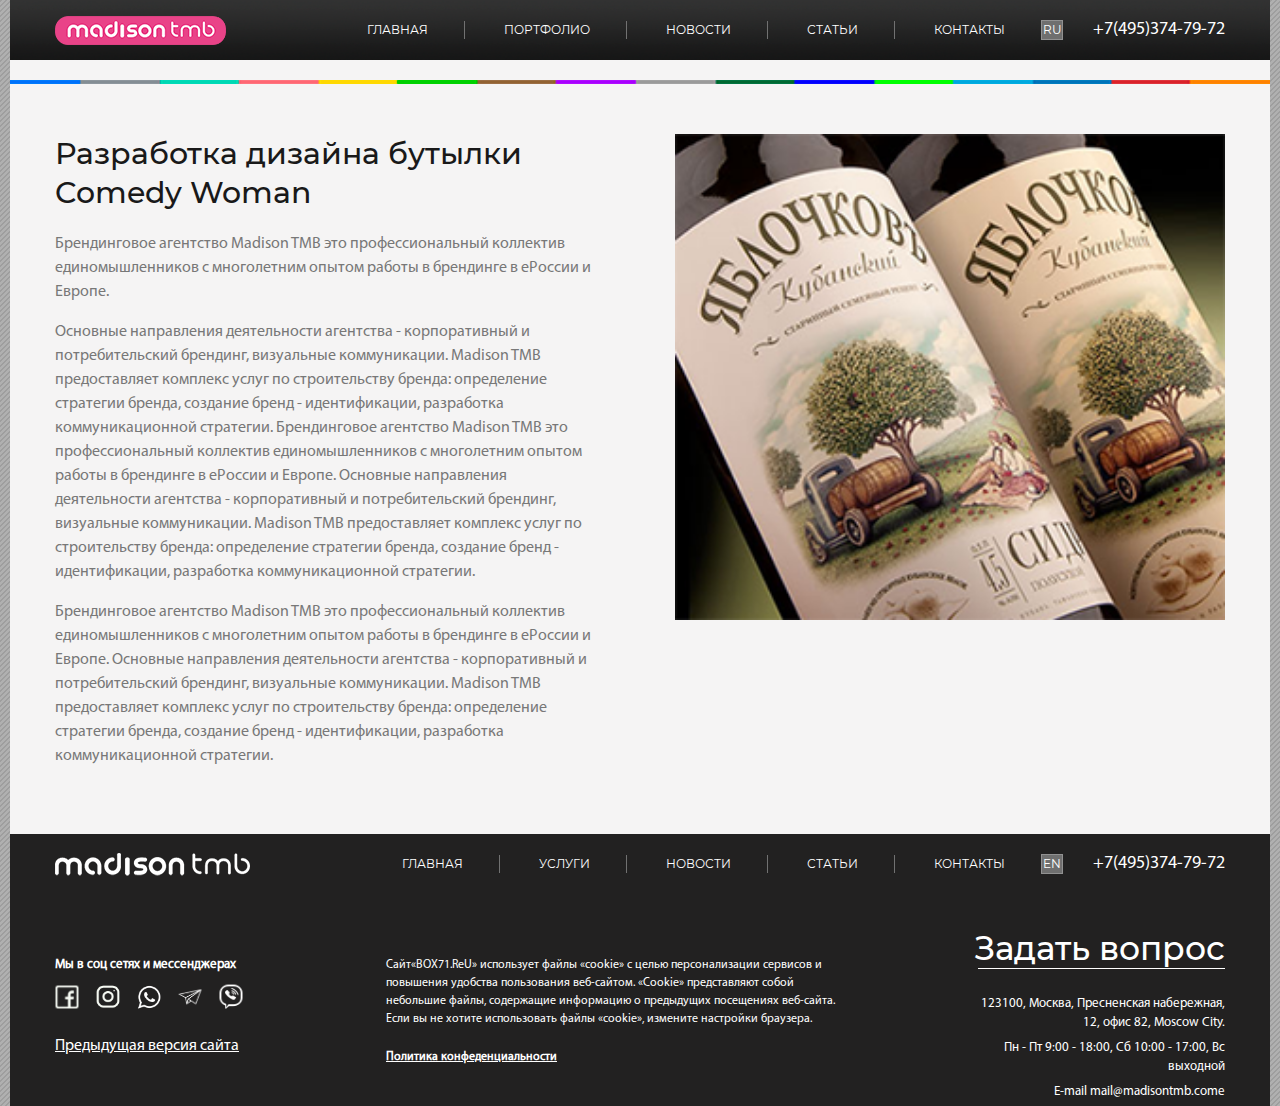
==== commit 337a50c8: "Вставил текст в страницу новости + поменял фоновый цвет" ====
--- a/index.html
+++ b/index.html
@@ -55,10 +55,11 @@
 			<div class="bg-line"></div>
 			<div class="article__inner">
 				<div class="article__content">
-					<h2 class="article__headline headline">Lorem ipsum dolor.</h2>
+					<h2 class="article__headline headline">Разработка дизайна бутылки Comedy Woman</h2>
 					<div class="article__text">
-						<p>Lorem ipsum dolor sit amet, consectetur adipisicing elit. Sapiente doloribus distinctio adipisci repudiandae delectus, illum quos eum eos explicabo dolor voluptate velit nesciunt! Ex quisquam nihil harum, in amet eum, laborum consequatur. Nesciunt harum consequatur numquam aliquid nihil laudantium distinctio. Quibusdam repudiandae quasi impedit dolorem, saepe commodi perspiciatis consequuntur odit culpa eligendi, tempore magni vel quidem, labore itaque nam rem, ducimus. Dolores voluptatibus corporis, tenetur. Cumque voluptates, debitis iusto nesciunt ab nostrum enim exercitationem excepturi voluptate maiores voluptatibus eius, perspiciatis iure, molestias expedita fugit ullam repudiandae odio nulla cum! Minus voluptate illo ipsam! Laudantium perferendis et ipsum qui aspernatur odit.</p>
-						<p>Lorem ipsum dolor sit amet, consectetur adipisicing elit. Quae natus dignissimos laborum eius accusantium deserunt expedita suscipit totam possimus distinctio?</p>
+						<p>Брендинговое агентство Madison TMB это профессиональный коллектив единомышленников с многолетним опытом работы в брендинге в еРоссии и Европе. </p>
+						<p>Основные направления деятельности агентства - корпоративный и потребительский брендинг, визуальные коммуникации. Madison TMB предоставляет комплекс услуг по строительству бренда: определение стратегии бренда, создание бренд - идентификации, разработка коммуникационной стратегии. Брендинговое агентство Madison TMB это профессиональный коллектив единомышленников с многолетним опытом работы в брендинге в еРоссии и Европе. Основные направления деятельности агентства - корпоративный и потребительский брендинг, визуальные коммуникации. Madison TMB предоставляет комплекс услуг по строительству бренда: определение стратегии бренда, создание бренд - идентификации, разработка коммуникационной стратегии. </p>
+						<p>Брендинговое агентство Madison TMB это профессиональный коллектив единомышленников с многолетним опытом работы в брендинге в еРоссии и Европе. Основные направления деятельности агентства - корпоративный и потребительский брендинг, визуальные коммуникации. Madison TMB предоставляет комплекс услуг по строительству бренда: определение стратегии бренда, создание бренд - идентификации, разработка коммуникационной стратегии.</p>
 					</div>
 				</div>
 				<div class="article__pict">
--- a/css/style.css
+++ b/css/style.css
@@ -1382,7 +1382,7 @@
 /** Страница - Пример Новости **/
 .article {
   padding-top: 20px;
-  background-color: #fff;
+  background-color: #f5f4f4;
 }
 .article__inner {
   max-width: 1200px;
@@ -1395,10 +1395,11 @@
       flex-wrap: wrap;
 }
 .article__content {
-  margin-right: 50px;
+  margin-right: 70px;
 }
 .article__headline {
   margin-bottom: 20px;
+  line-height: 1.3;
 }
 .article__img {
   width: 100%;
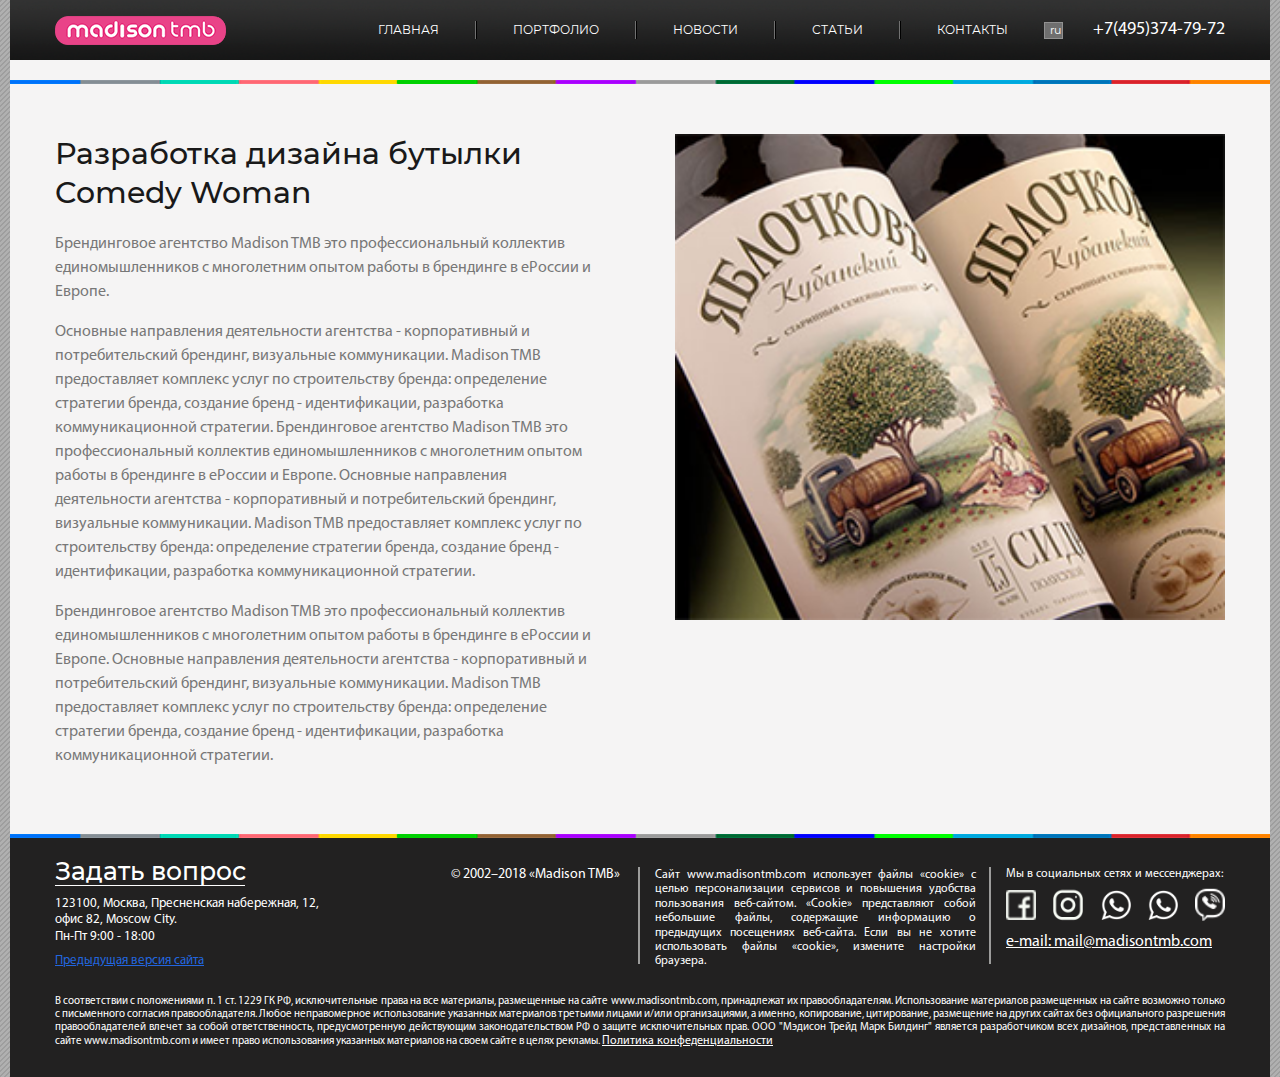
==== commit bfc2a836: "Измененный футер" ====
--- a/index.html
+++ b/index.html
@@ -68,98 +68,114 @@
 			</div>
 		</article>
 	</main>
+	<div class="bg-line"></div>
 	<footer class="page-footer">
 		<div class="page-footer__inner">
-			<div class="page-navbar">
-				<a href="#" class="logo">
-					<img src="img/logo_footer.png" alt="">
-				</a>
-				<nav class="page-nav" aria-label="Основное меню сайта">
-					<ul class="page-nav__list">
-						<li>
-							<a href="#">Главная</a>
-						</li>
-						<li>
-							<a href="#">Услуги</a>
-						</li>
-						<li class="current">
-							<a href="#">Портфолио</a>
-						</li>
-						<li>
-							<a href="#">Новости</a>
-						</li>
-						<li>
-							<a href="#">Статьи</a>
-						</li>
-						<li>
-							<a href="#">Контакты</a>
-						</li>
-					</ul>
-				</nav>
-				<div class="page-navbar__right-side">
-					<select name="lang" id="" class="page-navbar__lang lang">
-						<option value="EN" class="lang__item">EN</option>
-						<option value="RU" class="lang__item">RU</option>
-					</select>
-					<address class="phone">+7(495)374-79-72</address>
-				</div>
-			</div>
-			<div class="page-footer__bottom-content">
-				<div class="social">
-					<h2 class="page-footer__headline">Мы в соц сетях и мессенджерах</h2>
-					<ul class="social__list">
-						<li class="social__item">
-							<a href="#" class="social__link" aria-label="Соцсеть">
-								<img class="social__icon" src="img/facebook_icon.png" alt="Fb">
-								<img class="social__icon-hover" src="img/facebook_icon_hover.png" alt="Fb">
-							</a>
-						</li>
-						<li class="social__item">
-							<a href="#" class="social__link" aria-label="Соцсеть">
-								<img class="social__icon" src="img/instagram_icon.png" alt="Inst">
-								<img class="social__icon-hover" src="img/instagram_icon_hover.png" alt="Inst">
-							</a>
-						</li>
-						<li class="social__item">
-							<a href="#" class="social__link" aria-label="Соцсеть">
-								<img class="social__icon" src="img/whatsapp_icon.png" alt="WhatsApp">
-								<img class="social__icon-hover" src="img/whatsapp_icon_hover.png" alt="WhatsApp">
-							</a>
-						</li>
-						<li class="social__item">
-							<a href="#" class="social__link" aria-label="Соцсеть">
-								<img class="social__icon" src="img/telegram_icon.png" alt="Tg">
-								<img class="social__icon-hover" src="img/telegram_icon_hover.png" alt="Tg">
-							</a>
-						</li>
-						<li class="social__item">
-							<a href="#" class="social__link" aria-label="Соцсеть">
-								<img class="social__icon" src="img/viber_icon.png" alt="Viber">
-								<img class="social__icon-hover" src="img/viber_icon_hover.png" alt="Tg">
-							</a>
-						</li>
-						<li class="link-page">
-							<a target="_blank" href="http://www.madisontmb.com/">Предыдущая версия сайта</a>
-						</li>						
-					</ul>
-				</div>
-				<div class="page-footer__politic politic">
-					<p class="politic__text">
-						Сайт«BOX71.RеU» использует файлы «cookie» с целью персонализации сервисов и повышения удобства пользования веб-сайтом. «Cookie» представляют собой небольшие файлы, содержащие информацию о предыдущих посещениях веб-сайта. Если вы не хотите использовать файлы «cookie», измените настройки браузера.
-					</p>
-					<h2><a class="politic__link" href="#">Политика конфеденциальности</a></h2>
-				</div>
-				<div class="page-footer__address address">
+			<div class="page-footer__address address">
+				<div class="address__left-part">
 					<a class="address__faq" href="#">Задать вопрос</a>
 					<div class="address__content">
 						<address class="address__item">123100, Москва, Пресненская набережная, 12, офис 82, Moscow City.</address>
-						<address class="address__item">Пн - Пт  9:00 - 18:00, Сб 10:00 - 17:00, Вс выходной</address>
-						<address class="address__item">E-mail mail@madisontmb.comе</address>
+						<address class="address__item">Пн-Пт  9:00 - 18:00</address>
 					</div>
+					<div class="link-page">
+						<a target="_blank" href="http://www.madisontmb.com/">Предыдущая версия сайта</a>
+					</div>						
 				</div>
-			</div>			
+				<div class="address__copyright copyright">&copy; 2002–2018 «Madison TMB»</div>
+			</div>
+			<div class="page-footer__cookie">
+				Сайт www.madisontmb.com использует файлы «cookie» с
+				целью персонализации сервисов и повышения удобства
+				пользования веб-сайтом. «Сookie» представляют собой
+				небольшие файлы, содержащие информацию о предыдущих
+				посещениях веб-сайта. Если вы не хотите использовать
+				файлы «cookie», измените настройки браузера.
+			</div>
+			<div class="page-footer__social social social--footer">
+				<h2 class="social__headline">Мы в социальных сетях и мессенджерах:</h2>
+				<ul class="social__list">
+					<li class="social__item">
+						<a href="#" class="social__link" aria-label="Соцсеть" data-id="1">
+							<img class="social__icon" src="img/facebook_icon.png" alt="Fb">
+							<img class="social__icon-hover" src="img/facebook_icon_hover.png" alt="Fb">
+						</a>
+					</li>
+					<li class="social__item">
+						<a href="#" class="social__link" aria-label="Соцсеть" data-id="2">
+							<img class="social__icon" src="img/instagram_icon.png" alt="Inst">
+							<img class="social__icon-hover" src="img/instagram_icon_hover.png" alt="Inst">
+						</a>
+					</li>
+					<li class="social__item">
+						<a href="#" class="social__link" aria-label="Соцсеть" data-id="1">
+							<img class="social__icon" src="img/whatsapp_icon.png" alt="WhatsApp">
+							<img class="social__icon-hover" src="img/whatsapp_icon_hover.png" alt="WhatsApp">
+						</a>
+					</li>
+					<li class="social__item">
+						<a href="#" class="social__link" aria-label="Соцсеть" data-id="4">
+							<img class="social__icon" src="img/whatsapp_icon.png" alt="Tg">
+							<img class="social__icon-hover" src="img/whatsapp_icon_hover.png" alt="Tg">
+						</a>
+					</li>
+					<li class="social__item">
+						<a href="#" class="social__link" aria-label="Соцсеть" data-id="1">
+							<img class="social__icon" src="img/viber_icon.png" alt="Viber">
+							<img class="social__icon-hover" src="img/viber_icon_hover.png" alt="Tg">
+						</a>
+					</li>					
+				</ul>
+				<a class="social__email" href="#">e-mail: mail@madisontmb.com</a>
+			</div>
+			<div class="page-footer__politic politic">
+				<p class="politic__text">
+					В соответствии с положениями п. 1 ст. 1229 ГК РФ, исключительные права на все материалы, размещенные на сайте www.madisontmb.com, принадлежат их правообладателям. Использование материалов размещенных на сайте возможно только с
+					письменного согласия правообладателя. Любое неправомерное использование указанных материалов третьими лицами и/или организациями, а именно, копирование, цитирование, размещение на других сайтах без официального разрешения
+					правообладателей влечет за собой ответственность, предусмотренную действующим законодательством РФ о защите исключительных прав. ООО "Мэдисон Трейд Марк Билдинг" является разработчиком всех дизайнов, представленных на сайте
+					www.madisontmb.com и имеет право использования указанных материалов на своем сайте в целях рекламы. <a class="politic__link" href="#">Политика конфеденциальности</a>
+				</p>
+				<h2></h2>
+			</div>	
 		</div>
 	</footer>
+	<div class="modal">
+		<div class="modal__content">
+			<h2 class="modal__headline headline">Спасибо за заявку!</h2>
+			<p class="modal__text">Менеджер свяжется с вами в ближайшее время</p>
+			<div class="modal__social social social--popup">
+				<h2 class="social__headline">Мы в соц сетях и мессенджерах</h2>
+				<ul class="social__list">
+					<li class="social__item">
+						<a href="#" class="social__link" aria-label="Соцсеть">
+							<img class="social__icon" src="img/facebook_icon_hover.png" alt="Fb">
+						</a>
+					</li>
+					<li class="social__item">
+						<a href="#" class="social__link" aria-label="Соцсеть">
+							<img class="social__icon" src="img/instagram_icon_hover.png" alt="Inst">
+						</a>
+					</li>
+					<li class="social__item">
+						<a href="#" class="social__link" aria-label="Соцсеть">
+							<img class="social__icon" src="img/whatsapp_icon_hover.png" alt="WhatsApp">
+						</a>
+					</li>
+					<li class="social__item">
+						<a href="#" class="social__link" aria-label="Соцсеть">
+							<img class="social__icon" src="img/telegram_icon_hover.svg" alt="Tg">
+						</a>
+					</li>
+					<li class="social__item">
+						<a href="#" class="social__link" aria-label="Соцсеть">
+							<img class="social__icon" src="img/viber_icon_hover.png" alt="Tg">
+						</a>
+					</li>						
+				</ul>
+			</div>
+			<button class="modal__close-btn" aria-label="Закрыть попап окно"></button>
+		</div>
+	</div>
 	<script src="scripts/jquery.min.js"></script>	
 	<script src="scripts/slick.min.js"></script>	
 	<script src="scripts/main.js"></script>	
--- a/css/style.css
+++ b/css/style.css
@@ -9,6 +9,7 @@
   -webkit-font-smoothing: antialiased;
 }
 body {
+  position: relative;
   padding: 0;
   margin: 0;
   font-family: "MyriadPro", "Open Sans", Arial, sans-serif;
@@ -52,6 +53,7 @@
   font-family: "Montserrat", Arial, sans-serif;
   text-transform: uppercase;
   color: #fff;
+  text-decoration: none;
   outline: none;
   -webkit-transition: all 400ms;
   -o-transition: all 400ms;
@@ -71,7 +73,11 @@
   border: none;
   border-radius: 25px;
 }
+.btn--theme-send:disabled {
+  background-color: #e475a5;
+}
 .input {
+  display: block;
   height: 48px;
   padding-left: 22px;
   padding-right: 22px;
@@ -87,13 +93,6 @@
 }
 .input--size-all {
   width: 100%;
-}
-.link-page {
-  display: block;
-  margin-top: 25px;
-}
-.link-page a {
-  color: #fff;
 }
 /* Block - page-header */
 .page-header {
@@ -118,15 +117,21 @@
   padding: 0;
   margin: 0;
   font-size: 12px;
+  letter-spacing: -0.3em;
   list-style: none;
 }
 .page-nav__list li {
   display: inline-block;
   padding: 0 36px;
   border-right: 1px solid #717171;
+  border-left: 1px solid #000;
+  letter-spacing: 0em;
 }
 .page-nav__list li.current {
   display: none;
+}
+.page-nav__list li:first-child {
+  border-left: none;
 }
 .page-nav__list li:last-child {
   border-right: none;
@@ -187,10 +192,12 @@
 /* Block - lang */
 .lang {
   display: inline-block;
-  padding-left: 1px;
+  padding-left: 3px;
   color: #fff;
-  line-height: 18px;
-  font-size: 12px;
+  line-height: 15px;
+  font-size: 11px;
+  text-transform: lowercase;
+  text-align: center;
   -webkit-appearance: none;
      -moz-appearance: none;
           appearance: none;
@@ -220,38 +227,73 @@
 }
 .page-footer__inner {
   max-width: 1200px;
-  padding: 0 15px;
-  margin: 0 auto;
-}
-.page-footer__headline {
-  font-size: 13px;
-}
-.page-footer__bottom-content {
-  position: relative;
-  margin-top: 50px;
+  padding: 15px;
+  margin: 0 auto;
+  display: -webkit-box;
+  display: -ms-flexbox;
+  display: flex;
+  -ms-flex-wrap: wrap;
+      flex-wrap: wrap;
+}
+.page-footer__address {
+  position: relative;
+  width: 50%;
+}
+.page-footer__address:after,
+.page-footer__cookie:after {
+  position: absolute;
+  top: 14px;
+  right: 0;
+  width: 2px;
+  height: 74%;
+  content: "";
+  display: block;
+  background-color: #9C9C9B;
+}
+.page-footer__cookie {
+  position: relative;
+  width: 30%;
+  padding: 15px;
+  line-height: 1.2;
+  text-align: justify;
+  font-size: 12px;
+}
+.page-footer__social {
+  padding-top: 15px;
+  padding-left: 15px;
+  width: 20%;
+}
+.page-footer__politic {
+  width: 100%;
+}
+/* Block - copyright */
+.copyright {
+  font-size: 14px;
+  line-height: 3.2;
+}
+/* Block - social */
+.social__list {
+  padding: 0;
+  margin-top: 10px;
+  margin-bottom: 0;
   display: -webkit-box;
   display: -ms-flexbox;
   display: flex;
   -webkit-box-pack: justify;
       -ms-flex-pack: justify;
           justify-content: space-between;
-  -ms-flex-wrap: wrap;
-      flex-wrap: wrap;
-}
-/* Block - social */
-.social__list {
-  padding: 0;
-  margin-top: 10px;
-  max-width: 250px;
   list-style: none;
 }
 .social__item {
   position: relative;
-  display: inline-block;
-  vertical-align: top;
-  margin-right: 15px;
-  width: 23px;
-  height: 23px;
+  width: 30px;
+  height: 30px;
+}
+.social__headline {
+  margin: 0;
+  font-size: 12px;
+  line-height: 1;
+  font-weight: normal;
 }
 .social__item img {
   position: absolute;
@@ -274,10 +316,32 @@
 .social__link:hover .social__icon-hover {
   opacity: 1;
 }
+.social--popup .social__list {
+  max-width: 100%;
+  width: 100%;
+  padding: 20px 30px;
+  display: -webkit-box;
+  display: -ms-flexbox;
+  display: flex;
+  -webkit-box-pack: justify;
+      -ms-flex-pack: justify;
+          justify-content: space-between;
+  background-color: #d7d7d7;
+}
+.social--popup .social__link:hover .social__icon {
+  opacity: 1;
+}
+.social__email {
+  display: block;
+  margin-top: 10px;
+  color: #fff;
+  white-space: nowrap;
+}
 /* Block - politic */
 .politic {
-  max-width: 450px;
-  font-size: 12px;
+  text-align: justify;
+  line-height: 1.2;
+  font-size: 11px;
 }
 .politic__link {
   font-size: 12px;
@@ -285,22 +349,18 @@
 }
 /* Block - address */
 .address {
-  max-width: 260px;
   display: -webkit-box;
   display: -ms-flexbox;
   display: flex;
-  -webkit-box-orient: vertical;
-  -webkit-box-direction: normal;
-      -ms-flex-direction: column;
-          flex-direction: column;
-  text-align: right;
+  -webkit-box-pack: justify;
+      -ms-flex-pack: justify;
+          justify-content: space-between;
 }
 .address__faq {
   position: relative;
-  margin-top: -20px;
-  margin-bottom: 20px;
-  display: block;
-  font-size: 33px;
+  display: block;
+  width: 200px;
+  font-size: 25px;
   font-weight: 500;
   font-family: "Montserrat", Arial, sans-serif;
   color: #fff;
@@ -309,19 +369,26 @@
 .address__faq:after {
   position: absolute;
   bottom: 5px;
-  right: 0;
+  left: 0;
   display: block;
   content: "";
   height: 1px;
   width: 95%;
   background-color: #fff;
 }
+.address__left-part {
+  max-width: 280px;
+}
 .address__content {
+  margin: 5px 0;
   font-size: 13px;
 }
 .address__item {
-  margin-bottom: 5px;
+  line-height: 1.3;
   font-style: normal;
+}
+.address__copyright {
+  margin-right: 20px;
 }
 /* Block - content */
 .content {
@@ -381,6 +448,12 @@
   padding: 0;
   list-style: none;
 }
+.items__item--hidden {
+  display: none;
+}
+.items__item--active {
+  display: block;
+}
 /* Block - item */
 .item {
   display: block;
@@ -456,6 +529,57 @@
   font-weight: 500;
   color: #121212;
 }
+/* Block - modal */
+.modal {
+  display: none;
+  position: fixed;
+  top: 0;
+  left: 0;
+  bottom: 0;
+  right: 0;
+  width: 100%;
+  height: 100%;
+  background-color: rgba(0, 0, 0, 0.46);
+  z-index: 20;
+}
+.modal__content {
+  position: absolute;
+  top: 50%;
+  left: 50%;
+  -webkit-transform: translate(-50%, -50%);
+      -ms-transform: translate(-50%, -50%);
+          transform: translate(-50%, -50%);
+  width: 415px;
+  padding: 45px 30px;
+  text-align: center;
+  background-color: #fff;
+}
+.modal__text {
+  color: #191919;
+  font-size: 16px;
+}
+.modal__social {
+  margin-top: 50px;
+}
+.modal__close-btn {
+  position: absolute;
+  top: -40px;
+  right: -20px;
+  width: 26px;
+  height: 26px;
+  border: none;
+  outline: none;
+  background-color: transparent;
+  background-image: url(../img/close_icon.png);
+}
+.modal__close-btn:hover {
+  cursor: pointer;
+}
+.popup-opened {
+  width: 100%;
+  height: 100%;
+  overflow: hidden;
+}
 /*** Конец Global Styles ***/
 /** Страница - Главная **/
 /* Block - main-slider */
@@ -591,6 +715,9 @@
   -o-transition: all 400ms;
   transition: all 400ms;
 }
+.about__content .content__text--expanded:after {
+  display: none;
+}
 /* Block - features */
 .features {
   background-color: #d7d7d7;
@@ -798,7 +925,7 @@
   padding-bottom: 20px;
 }
 /* Block - form */
-.form {
+.form__group {
   display: -webkit-box;
   display: -ms-flexbox;
   display: flex;
@@ -822,6 +949,7 @@
           appearance: none;
 }
 .form__submit {
+  display: block;
   margin: 0 auto;
 }
 /* Страница - Портфолио */
@@ -849,14 +977,14 @@
 }
 /* Block - category */
 .category__inner {
-  padding: 15px;
+  padding-left: 15px;
+  padding-right: 15px;
 }
 .category__content {
   padding: 0;
   list-style: none;
 }
 .category__items {
-  height: 160px;
   display: -webkit-box;
   display: -ms-flexbox;
   display: flex;
@@ -865,7 +993,7 @@
           justify-content: space-between;
   -ms-flex-wrap: wrap;
       flex-wrap: wrap;
-  padding-top: 20px;
+  margin: 0;
   padding-left: 0;
   -webkit-transform: translate(0, 0);
       -ms-transform: translate(0, 0);
@@ -874,6 +1002,8 @@
 }
 .category__item {
   width: 230px;
+  padding-top: 30px;
+  padding-bottom: 30px;
   -ms-flex-negative: 0;
       flex-shrink: 0;
   text-align: center;
@@ -1037,16 +1167,25 @@
   left: -5px;
   content: "[";
 }
+.page-numbers.next,
+.page-numbers.prev {
+  display: inline-block;
+  margin-left: -5px;
+  width: 16px;
+  height: 20px;
+  background-size: 16px;
+  background-repeat: no-repeat;
+  background-position: 0 5px;
+}
 .page-numbers.next {
-  margin-left: -5px;
-  width: 18px;
-  height: 16px;
-  background-image: url(../img/next-page_icon.jpg);
-  background-size: cover;
+  background-image: url(../img/next-page_icon.png);
 }
 .nav-links {
   width: 100px;
   margin: 0 auto;
+  -webkit-transform: translate(18px, 0);
+      -ms-transform: translate(18px, 0);
+          transform: translate(18px, 0);
 }
 /** Страница - Проект **/
 .project {
@@ -1144,13 +1283,20 @@
   padding: 50px;
   background-color: #fff;
 }
-.similar__icon,
+.similar__name,
 .similar__headline {
   display: inline-block;
   vertical-align: middle;
 }
+.similar__name {
+  margin-right: 90px;
+  margin-left: 20px;
+}
+.similar__name p {
+  margin-bottom: 0;
+  font-size: 25px;
+}
 .similar__icon {
-  margin-right: 90px;
   max-width: 100px;
 }
 .similar__headline {
@@ -1167,6 +1313,40 @@
   color: #191919;
   border: none;
   background-color: transparent;
+}
+.similar__works {
+  position: relative;
+}
+.similar__arrow {
+  position: absolute;
+  top: 50%;
+  -webkit-transform: translate(0, -50%);
+      -ms-transform: translate(0, -50%);
+          transform: translate(0, -50%);
+}
+.similar__arrow--prev {
+  left: -45px;
+}
+.similar__arrow--next {
+  right: -45px;
+}
+.similar .item {
+  margin: 0 auto;
+}
+.similar__arrow.slick-disabled {
+  display: none!important;
+}
+.slick-current .item {
+  -webkit-box-shadow: rgba(0, 0, 0, 0.2) 0px 1px 12.61px 0.39px;
+          box-shadow: rgba(0, 0, 0, 0.2) 0px 1px 12.61px 0.39px;
+}
+.slick-current .item .item__text-overlay {
+  opacity: 0;
+}
+.slick-current .item .item__pict {
+  -webkit-transform: scale(1.1);
+      -ms-transform: scale(1.1);
+          transform: scale(1.1);
 }
 /** Страница - Контакты **/
 /* Block - contact */
@@ -1290,7 +1470,7 @@
   max-width: 600px;
   margin-left: auto;
   margin-bottom: 0;
-  padding: 0;
+  padding-bottom: 40px;
   list-style: none;
 }
 .services__item {
@@ -1410,3 +1590,81 @@
       -ms-flex: 1;
           flex: 1;
 }
+/** Страница - Политика конфиденциальности **/
+.politics {
+  background-color: #F6F4F4;
+  text-align: center;
+}
+.politics__headline {
+  padding: 30px 0;
+}
+.politics__inner {
+  max-width: 900px;
+  padding-right: 15px;
+  padding-left: 15px;
+  padding-top: 30px;
+  padding-bottom: 50px;
+  margin: 0 auto;
+}
+.link-page {
+  font-size: 13px;
+}
+.link-page a {
+  color: #2266DF;
+}
+.social__tabs {
+  margin-top: 25px;
+}
+.social-tabs {
+  display: block;
+  width: 100%;
+  line-height: 1;
+}
+.social-tabs__items {
+  display: inline-block;
+}
+.social-tabs__item {
+  display: none;
+}
+.social-tabs__item--active {
+  display: block;
+}
+/* Block - slider */
+.slider {
+  position: relative;
+  margin-left: -15px;
+  margin-right: -15px;
+}
+.slider .similar__works {
+  -ms-flex-wrap: nowrap;
+      flex-wrap: nowrap;
+  -webkit-transform: translate(0, 0);
+      -ms-transform: translate(0, 0);
+          transform: translate(0, 0);
+}
+.slider__wrapper {
+  position: relative;
+  -ms-flex-wrap: nowrap;
+      flex-wrap: nowrap;
+  overflow: hidden;
+}
+.slider__wrapper:before,
+.slider__wrapper:after {
+  position: absolute;
+  top: 0;
+  width: 15px;
+  height: 100%;
+  content: "";
+  display: block;
+  background-color: #e8e8e8;
+  z-index: 2;
+}
+.slider__wrapper:before {
+  left: 0;
+}
+.slider__wrapper:after {
+  right: 0;
+}
+.slider .items__item {
+  margin: 0 15px;
+}
--- a/css/media.css
+++ b/css/media.css
@@ -6,6 +6,13 @@
   .project__arrow.slider-arrow--prev {
     left: 0;
   }
+  /* Block - similar */
+  .similar__arrow--next {
+    right: -20px;
+  }
+  .similar__arrow--prev {
+    left: -20px;
+  }
 }
 @media screen and (max-width: 1100px) {
   /* Block - page-nav */
@@ -24,17 +31,20 @@
     max-height: 100%;
     width: 80%;
   }
+  /* Block - 	posts */
+  .posts__item {
+    width: 50%;
+  }
+  /* Block - services */
+  .services__list {
+    max-width: 500px;
+  }
 }
 @media screen and (max-width: 960px) {
   /* Block - page-nav */
   .page-nav__list li {
     padding: 0 10px;
   }
-  /* Block - address */
-  .page-footer__address {
-    margin-left: auto;
-    margin-top: 20px;
-  }
   /* Block - politics */
   .politic {
     max-width: 550px;
@@ -43,9 +53,21 @@
   .projects__item {
     height: 200px;
   }
-  /* Block - similar */
-  .similar__icon {
-    margin-right: 30px;
+  /* Block - services */
+  .services__list {
+    margin: 0 auto;
+  }
+  .services__item {
+    padding-bottom: 50px;
+  }
+  .services__descr-headline {
+    margin-top: 10px;
+  }
+  .services__icon {
+    top: 15px;
+  }
+  .services__headline {
+    position: static;
   }
 }
 @media screen and (max-width: 840px) {
@@ -87,7 +109,7 @@
     border: none;
   }
   .page-nav__list li:first-child {
-    display: inline-block !important;
+    display: block!important;
   }
   .page-nav__list li:first-child a {
     display: block;
@@ -97,9 +119,6 @@
     background-size: 100px;
     background-repeat: no-repeat;
     color: transparent;
-  }
-  .page-footer .page-nav {
-    display: none;
   }
   .page-nav__phone-toggler {
     display: block;
@@ -133,14 +152,15 @@
   .article__content {
     margin: 0;
   }
+  /* Block - similar */
+  .similar__name {
+    margin-bottom: 20px;
+    margin-left: auto;
+    margin-right: auto;
+    display: block;
+  }
 }
 @media screen and (max-width: 800px) {
-  /* Block - page-footer */
-  .page-footer__address {
-    margin-left: 0;
-    margin-right: auto;
-    text-align: left;
-  }
   .address__faq:after {
     right: auto;
   }
@@ -158,10 +178,6 @@
     margin: 20px 10px;
   }
   /* Block - category */
-  .category__items {
-    min-height: 160px;
-    height: auto;
-  }
   .category__item--size-percent {
     width: 25%;
   }
@@ -169,10 +185,6 @@
   .similar__header {
     padding: 30px;
     text-align: center;
-  }
-  .similar__icon {
-    margin-bottom: 20px;
-    margin-right: 10px;
   }
 }
 @media screen and (max-width: 690px) {
@@ -228,6 +240,10 @@
   .lang {
     font-size: 18px;
   }
+  /* Block - 	posts */
+  .posts__item {
+    width: 100%;
+  }
 }
 @media screen and (max-width: 600px) {
   /* Block - feature */
@@ -269,25 +285,19 @@
   .politic__text {
     display: none;
   }
-  /* Block - page-footer */
-  .page-footer__address {
-    -webkit-box-ordinal-group: 0;
-        -ms-flex-order: -1;
-            order: -1;
-  }
   /* Block - social */
-  .social {
+  .social--footer {
     text-align: right;
   }
-  .social__list {
+  .social--footer .social__list {
     margin-left: auto;
   }
-  .social__item {
+  .social--footer .social__item {
     width: 45px;
     height: 45px;
     margin-top: 15px;
   }
-  .social__link {
+  .social--footer .social__link {
     display: block;
   }
   /* Block - address */
@@ -304,21 +314,9 @@
   .address__faq:after {
     width: 90%;
   }
-  /* Block - page-footer */
-  .page-footer__politic {
-    position: absolute;
-    top: 120px;
-  }
-  .page-footer__inner {
-    padding-top: 35px;
-  }
   /* Block - link-page */
   .link-page {
     margin-top: 30px;
-  }
-  .social,
-  .page-footer__address {
-    width: 50%;
   }
   /* Block - project */
   .project__arrow {
@@ -399,11 +397,26 @@
     display: none;
   }
   .page-header__logo {
-    margin-left: 30px;
+    margin-left: 0;
   }
   .page-header__logo img {
-    width: 70%;
-    margin: 0 auto;
+    width: 60%;
+    margin-right: auto;
+  }
+  .page-header .lang {
+    display: none;
+  }
+  .page-nav {
+    -webkit-box-ordinal-group: 3;
+        -ms-flex-order: 2;
+            order: 2;
+  }
+  .page-nav__list {
+    right: -240px;
+    left: auto;
+  }
+  .page-nav__list--opened {
+    right: -15px;
   }
   /* Block - logo */
   .logo img {
@@ -453,43 +466,26 @@
     margin-top: 0;
     width: 35px;
   }
-  /* Block - page-footer */
-  .page-footer .logo,
-  .page-footer .lang {
-    display: none;
-  }
-  .page-footer__bottom-content {
-    margin-top: 0;
-  }
-  .page-footer__address {
-    margin-top: 0;
-  }
-  .page-footer__inner {
-    padding-top: 20px;
-  }
-  .page-footer__politic {
-    top: 110px;
-  }
-  .page-footer .phone {
-    font-size: 25px;
+  /* Block - posts */
+  .posts__item {
+    padding-top: 30px;
+  }
+  .posts__pre-headline {
+    top: 8px;
+    padding-right: 15px;
+  }
+  .posts__headline {
+    min-height: 10px;
+  }
+  .posts__item:nth-child(7),
+  .posts__item:nth-child(8) {
+    border-bottom-color: #cfcfcf;
+  }
+  .services__item {
+    padding-left: 50px;
   }
 }
 @media screen and (max-width: 420px) {
-  /* Block - logo */
-  .page-header__logo {
-    margin-left: 10px;
-  }
-  .social,
-  .page-footer__address {
-    width: 100%;
-  }
-  .social {
-    text-align: left;
-  }
-  .social__list {
-    margin-left: 0;
-    margin-right: auto;
-  }
   /* Block - form */
   .form__input,
   .form__textarea {
@@ -538,3 +534,54 @@
     display: none;
   }
 }
+@media screen and (max-width: 600px) {
+  /* Block - social */
+  .social--footer {
+    text-align: right;
+  }
+  .social--footer .social__list {
+    margin-left: auto;
+  }
+  .social--footer .social__item {
+    width: 45px;
+    height: 45px;
+    margin-top: 15px;
+  }
+  .social--footer .social__link {
+    display: block;
+  }
+}
+@media screen and (max-width: 480px) {
+  .social--popup .social__item {
+    height: 50px;
+  }
+  .social--popup .social__list {
+    -ms-flex-pack: distribute;
+        justify-content: space-around;
+  }
+  /* Block - modal */
+  .modal__content {
+    width: 95%;
+  }
+  .modal__close-btn {
+    right: 0;
+  }
+}
+@media screen and (max-width: 420px) {
+  .social--footer {
+    text-align: left;
+  }
+  .social--footer .social__list {
+    margin-left: 0;
+    margin-right: auto;
+  }
+  .social--popup .social__list {
+    -ms-flex-wrap: wrap;
+        flex-wrap: wrap;
+  }
+}
+@media screen and (max-width: 600px) {
+  .social__tabs {
+    display: none;
+  }
+}
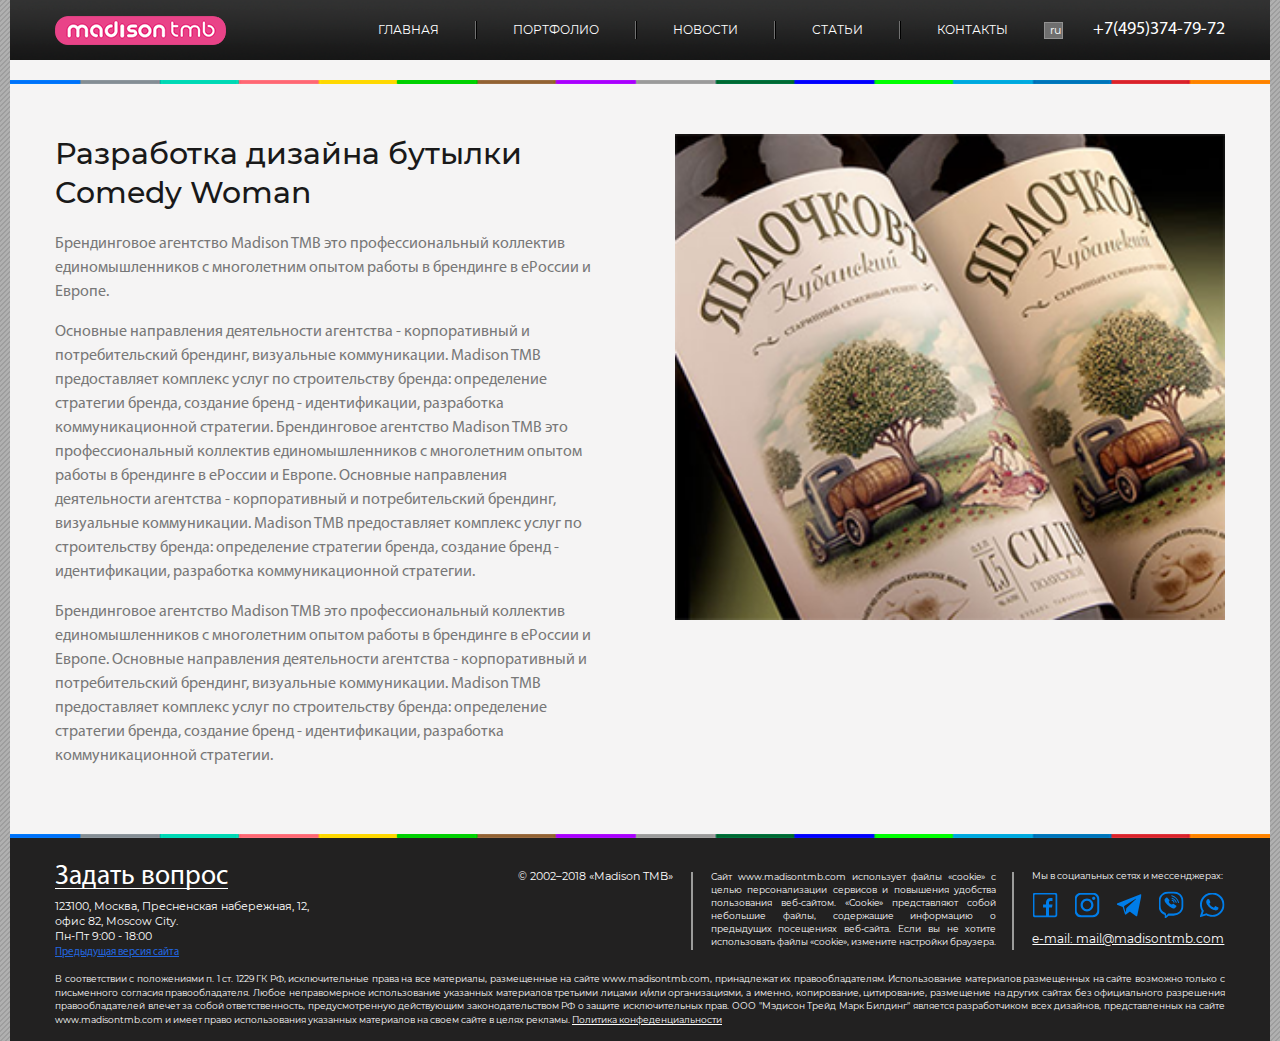
==== commit 6ffd0591: "Меню через transform" ====
--- a/index.html
+++ b/index.html
@@ -97,45 +97,45 @@
 				<ul class="social__list">
 					<li class="social__item">
 						<a href="#" class="social__link" aria-label="Соцсеть" data-id="1">
-							<img class="social__icon" src="img/facebook_icon.png" alt="Fb">
+							<img class="social__icon" src="img/fb.svg" alt="Fb">
 							<img class="social__icon-hover" src="img/facebook_icon_hover.png" alt="Fb">
 						</a>
 					</li>
 					<li class="social__item">
 						<a href="#" class="social__link" aria-label="Соцсеть" data-id="2">
-							<img class="social__icon" src="img/instagram_icon.png" alt="Inst">
+							<img class="social__icon" src="img/ist.svg" alt="Inst">
 							<img class="social__icon-hover" src="img/instagram_icon_hover.png" alt="Inst">
 						</a>
 					</li>
 					<li class="social__item">
 						<a href="#" class="social__link" aria-label="Соцсеть" data-id="1">
-							<img class="social__icon" src="img/whatsapp_icon.png" alt="WhatsApp">
-							<img class="social__icon-hover" src="img/whatsapp_icon_hover.png" alt="WhatsApp">
-						</a>
-					</li>
-					<li class="social__item">
-						<a href="#" class="social__link" aria-label="Соцсеть" data-id="4">
-							<img class="social__icon" src="img/whatsapp_icon.png" alt="Tg">
-							<img class="social__icon-hover" src="img/whatsapp_icon_hover.png" alt="Tg">
+							<img class="social__icon" src="img/tg.svg" alt="WhatsApp">
+							<img class="social__icon-hover" src="img/tg.svg" alt="WhatsApp">
 						</a>
 					</li>
 					<li class="social__item">
 						<a href="#" class="social__link" aria-label="Соцсеть" data-id="1">
-							<img class="social__icon" src="img/viber_icon.png" alt="Viber">
-							<img class="social__icon-hover" src="img/viber_icon_hover.png" alt="Tg">
+							<img class="social__icon" src="img/viber (1).svg" alt="Viber">
+							<img class="social__icon-hover" src="img/viber (1).svg" alt="Tg">
 						</a>
-					</li>					
+					</li>	
+					<li class="social__item">
+						<a href="#" class="social__link" aria-label="Соцсеть" data-id="4">
+							<img class="social__icon" src="img/whats-app_icon.svg" alt="Tg">
+							<img class="social__icon-hover" src="img/whatsapp_icon_hover.png" alt="Tg">
+						</a>
+					</li>				
 				</ul>
 				<a class="social__email" href="#">e-mail: mail@madisontmb.com</a>
 			</div>
 			<div class="page-footer__politic politic">
-				<p class="politic__text">
+				<span class="politic__text">
 					В соответствии с положениями п. 1 ст. 1229 ГК РФ, исключительные права на все материалы, размещенные на сайте www.madisontmb.com, принадлежат их правообладателям. Использование материалов размещенных на сайте возможно только с
 					письменного согласия правообладателя. Любое неправомерное использование указанных материалов третьими лицами и/или организациями, а именно, копирование, цитирование, размещение на других сайтах без официального разрешения
 					правообладателей влечет за собой ответственность, предусмотренную действующим законодательством РФ о защите исключительных прав. ООО "Мэдисон Трейд Марк Билдинг" является разработчиком всех дизайнов, представленных на сайте
-					www.madisontmb.com и имеет право использования указанных материалов на своем сайте в целях рекламы. <a class="politic__link" href="#">Политика конфеденциальности</a>
-				</p>
-				<h2></h2>
+					www.madisontmb.com и имеет право использования указанных материалов на своем сайте в целях рекламы.
+				</span>
+				<a class="politic__link" href="#">Политика конфеденциальности</a>
 			</div>	
 		</div>
 	</footer>
--- a/css/style.css
+++ b/css/style.css
@@ -223,6 +223,7 @@
 /* Block - page-footer */
 .page-footer {
   color: #fff;
+  font-family: "Montserrat", "Open Sans", Arial, sans-serif;
   background-color: #222121;
 }
 .page-footer__inner {
@@ -237,39 +238,47 @@
 }
 .page-footer__address {
   position: relative;
-  width: 50%;
+  width: 54.5%;
 }
 .page-footer__address:after,
 .page-footer__cookie:after {
   position: absolute;
-  top: 14px;
+  top: 19px;
   right: 0;
   width: 2px;
-  height: 74%;
+  height: 68%;
   content: "";
   display: block;
   background-color: #9C9C9B;
 }
 .page-footer__cookie {
   position: relative;
-  width: 30%;
-  padding: 15px;
-  line-height: 1.2;
+  width: 27.5%;
+  padding: 18px;
+  line-height: 1.5;
   text-align: justify;
-  font-size: 12px;
+  font-size: 8.7px;
 }
 .page-footer__social {
-  padding-top: 15px;
-  padding-left: 15px;
-  width: 20%;
+  padding-top: 18px;
+  padding-left: 18px;
+  width: 18%;
 }
 .page-footer__politic {
+  margin-top: 5px;
   width: 100%;
+}
+.link-page {
+  font-size: 11px;
+  font-family: "MyriadPro", "Open Sans", Arial, sans-serif;
+}
+.link-page a {
+  color: #2266DF;
 }
 /* Block - copyright */
 .copyright {
-  font-size: 14px;
-  line-height: 3.2;
+  font-size: 11px;
+  line-height: 4.2;
 }
 /* Block - social */
 .social__list {
@@ -286,12 +295,12 @@
 }
 .social__item {
   position: relative;
-  width: 30px;
+  width: 25px;
   height: 30px;
 }
 .social__headline {
   margin: 0;
-  font-size: 12px;
+  font-size: 9px;
   line-height: 1;
   font-weight: normal;
 }
@@ -335,16 +344,17 @@
   display: block;
   margin-top: 10px;
   color: #fff;
+  font-size: 12.2px;
   white-space: nowrap;
 }
 /* Block - politic */
 .politic {
   text-align: justify;
-  line-height: 1.2;
-  font-size: 11px;
+  line-height: 1.5;
+  font-size: 9px;
 }
 .politic__link {
-  font-size: 12px;
+  font-size: 9px;
   color: #fff;
 }
 /* Block - address */
@@ -358,11 +368,12 @@
 }
 .address__faq {
   position: relative;
-  display: block;
-  width: 200px;
-  font-size: 25px;
+  display: inline-block;
+  margin-top: 8px;
+  font-size: 27.5px;
+  line-height: 1.2;
   font-weight: 500;
-  font-family: "Montserrat", Arial, sans-serif;
+  font-family: "MyriadPro", "Open Sans", Arial, sans-serif;
   color: #fff;
   text-decoration: none;
 }
@@ -373,22 +384,30 @@
   display: block;
   content: "";
   height: 1px;
-  width: 95%;
+  width: 100%;
   background-color: #fff;
 }
 .address__left-part {
-  max-width: 280px;
+  max-width: 255px;
 }
 .address__content {
-  margin: 5px 0;
-  font-size: 13px;
+  margin-top: 5px;
+  font-size: 10.5px;
 }
 .address__item {
-  line-height: 1.3;
+  line-height: 1.45;
   font-style: normal;
 }
 .address__copyright {
   margin-right: 20px;
+}
+.address__email {
+  text-decoration: none;
+  color: #fff;
+}
+.address__phone,
+.address__item--email {
+  display: none;
 }
 /* Block - content */
 .content {
@@ -786,32 +805,68 @@
 .projects__item:hover .projects__overlay {
   opacity: 1;
 }
+.projects__item:hover .projects__headline,
+.projects__item:hover .projects__text {
+  -webkit-transform: none;
+      -ms-transform: none;
+          transform: none;
+  -webkit-filter: none;
+          filter: none;
+  opacity: 1;
+}
+.projects__headline,
+.projects__text {
+  -webkit-transform: translateY(15px);
+      -ms-transform: translateY(15px);
+          transform: translateY(15px);
+  opacity: 0;
+  -webkit-transition: opacity .8s ease ,-webkit-transform .8s ease;
+  transition: opacity .8s ease ,-webkit-transform .8s ease;
+  -o-transition: opacity .8s ease ,transform .8s ease;
+  transition: opacity .8s ease ,transform .8s ease;
+  transition: opacity .8s ease ,transform .8s ease ,-webkit-transform .8s ease;
+}
+.projects__headline {
+  line-height: 1.3;
+  margin: 0;
+}
+.projects__text {
+  -webkit-transition-delay: .2s;
+       -o-transition-delay: .2s;
+          transition-delay: .2s;
+}
 .projects__overlay {
   position: absolute;
   top: 0;
   left: 0;
   width: 100%;
   height: 100%;
-  background-color: rgba(255, 255, 255, 0.3);
+  padding-top: 40px;
+  padding-left: 40px;
+  padding-right: 40px;
+  text-align: left;
+  color: #191919;
+  background-color: #fff;
   opacity: 0;
-  -webkit-transition: all 400ms;
-  -o-transition: all 400ms;
-  transition: all 400ms;
+  -webkit-transition: opacity .35s ease;
+  -o-transition: opacity .35s ease;
+  transition: opacity .35s ease;
 }
 .projects__overlay:after {
   position: absolute;
-  left: 50%;
-  top: 50%;
-  -webkit-transform: translate(-50%, -50%);
-      -ms-transform: translate(-50%, -50%);
-          transform: translate(-50%, -50%);
-  width: 40px;
-  height: 25px;
+  bottom: 0;
+  left: 0;
+  width: 100%;
+  height: 120px;
   display: block;
   content: "";
-  background-image: url(../img/eye_icon.png);
-  background-repeat: no-repeat;
-  background-size: cover;
+  background: -webkit-gradient(linear, left bottom, left top, from(#ffffff), color-stop(50%, rgba(255, 255, 255, 0.9)), to(rgba(255, 255, 255, 0)));
+  background: -webkit-linear-gradient(bottom, #ffffff 0%, rgba(255, 255, 255, 0.9) 50%, rgba(255, 255, 255, 0) 100%);
+  background: -o-linear-gradient(bottom, #ffffff 0%, rgba(255, 255, 255, 0.9) 50%, rgba(255, 255, 255, 0) 100%);
+  background: linear-gradient(to top, #ffffff 0%, rgba(255, 255, 255, 0.9) 50%, rgba(255, 255, 255, 0) 100%);
+  -webkit-transition: all 300ms;
+  -o-transition: all 300ms;
+  transition: all 300ms;
 }
 .projects__item--out-of-range-before:nth-child(4n) {
   -webkit-transform: translate3d(0, -10px, 0);
@@ -852,9 +907,11 @@
 .projects__pict {
   width: 100%;
   min-height: 100%;
-  -webkit-transition: all 400ms;
-  -o-transition: all 400ms;
-  transition: all 400ms;
+  -webkit-transition: -webkit-transform 1.2s;
+  transition: -webkit-transform 1.2s;
+  -o-transition: transform 1.2s;
+  transition: transform 1.2s;
+  transition: transform 1.2s, -webkit-transform 1.2s;
 }
 .projects__work:hover .projects__pict {
   -webkit-transform: scale(1.1);
@@ -1538,10 +1595,11 @@
 /** Страница - Новости **/
 /* Block - news */
 .news {
+  padding-top: 10px;
   background-color: #F6F4F4;
 }
 .news__headline {
-  padding: 30px 0;
+  padding-top: 30px;
   text-align: center;
 }
 .news__inner {
@@ -1606,12 +1664,6 @@
   padding-bottom: 50px;
   margin: 0 auto;
 }
-.link-page {
-  font-size: 13px;
-}
-.link-page a {
-  color: #2266DF;
-}
 .social__tabs {
   margin-top: 25px;
 }
--- a/css/media.css
+++ b/css/media.css
@@ -44,10 +44,6 @@
   /* Block - page-nav */
   .page-nav__list li {
     padding: 0 10px;
-  }
-  /* Block - politics */
-  .politic {
-    max-width: 550px;
   }
   /* Block - projects */
   .projects__item {
@@ -86,19 +82,25 @@
   .page-nav__list {
     position: absolute;
     top: 0;
-    left: -200px;
+    -webkit-transform: translateX(-200px);
+        -ms-transform: translateX(-200px);
+            transform: translateX(-200px);
     width: 145px;
     padding-top: 60px;
     height: 1000px;
     background-color: #282727;
     -webkit-box-shadow: 4px 0px 5px 0px rgba(0, 0, 0, 0.38);
             box-shadow: 4px 0px 5px 0px rgba(0, 0, 0, 0.38);
-    -webkit-transition: all 400ms;
-    -o-transition: all 400ms;
-    transition: all 400ms;
+    -webkit-transition: -webkit-transform 400ms;
+    transition: -webkit-transform 400ms;
+    -o-transition: transform 400ms;
+    transition: transform 400ms;
+    transition: transform 400ms, -webkit-transform 400ms;
   }
   .page-nav__list--opened {
-    left: -16px;
+    -webkit-transform: translateX(-15px);
+        -ms-transform: translateX(-15px);
+            transform: translateX(-15px);
   }
   .page-nav__list li {
     display: block;
@@ -161,9 +163,6 @@
   }
 }
 @media screen and (max-width: 800px) {
-  .address__faq:after {
-    right: auto;
-  }
   /* Block - projects */
   .projects__item {
     width: 50%;
@@ -286,12 +285,6 @@
     display: none;
   }
   /* Block - social */
-  .social--footer {
-    text-align: right;
-  }
-  .social--footer .social__list {
-    margin-left: auto;
-  }
   .social--footer .social__item {
     width: 45px;
     height: 45px;
@@ -300,24 +293,6 @@
   .social--footer .social__link {
     display: block;
   }
-  /* Block - address */
-  .address__faq {
-    -webkit-box-ordinal-group: 3;
-        -ms-flex-order: 2;
-            order: 2;
-    margin-top: 50px;
-    width: 205px;
-    font-weight: 300;
-    font-size: 25px;
-    white-space: nowrap;
-  }
-  .address__faq:after {
-    width: 90%;
-  }
-  /* Block - link-page */
-  .link-page {
-    margin-top: 30px;
-  }
   /* Block - project */
   .project__arrow {
     display: none;
@@ -412,11 +387,15 @@
             order: 2;
   }
   .page-nav__list {
-    right: -240px;
+    -webkit-transform: translateX(100px);
+        -ms-transform: translateX(100px);
+            transform: translateX(100px);
     left: auto;
   }
   .page-nav__list--opened {
-    right: -15px;
+    -webkit-transform: translate(-85px);
+        -ms-transform: translate(-85px);
+            transform: translate(-85px);
   }
   /* Block - logo */
   .logo img {
@@ -439,10 +418,6 @@
   .page-navbar__lang {
     margin-right: 10px;
   }
-  /* Block - link-page */
-  .link-page {
-    display: none;
-  }
   /* Block - for */
   .for__content .content__text {
     max-width: 300px;
@@ -536,12 +511,6 @@
 }
 @media screen and (max-width: 600px) {
   /* Block - social */
-  .social--footer {
-    text-align: right;
-  }
-  .social--footer .social__list {
-    margin-left: auto;
-  }
   .social--footer .social__item {
     width: 45px;
     height: 45px;
@@ -585,3 +554,62 @@
     display: none;
   }
 }
+/* Футер */
+@media screen and (max-width: 1100px) {
+  /* Block - page-footer */
+  .page-footer__social {
+    width: 50%;
+  }
+  .page-footer__cookie,
+  .page-footer__social {
+    padding-left: 0;
+  }
+  .page-footer__cookie {
+    -webkit-box-flex: 1;
+        -ms-flex: 1;
+            flex: 1;
+  }
+  .page-footer__cookie:after,
+  .page-footer__address:after {
+    display: none;
+  }
+  .page-footer__politic {
+    padding-top: 15px;
+    -webkit-box-flex: 1;
+        -ms-flex: 1;
+            flex: 1;
+  }
+}
+@media screen and (max-width: 960px) {
+  .copyright {
+    display: none;
+  }
+}
+@media screen and (max-width: 800px) {
+  .page-footer__cookie {
+    display: none;
+  }
+  /* Block - social */
+  .social__list {
+    max-width: 250px;
+  }
+  .social__email {
+    margin-top: 25px;
+  }
+}
+@media screen and (max-width: 600px) {
+  .page-footer__social {
+    -webkit-box-ordinal-group: 3;
+        -ms-flex-order: 2;
+            order: 2;
+  }
+  .social__email {
+    display: none;
+  }
+  .social__list {
+    max-width: 260px;
+  }
+  .social__item {
+    margin-right: 15px;
+  }
+}
